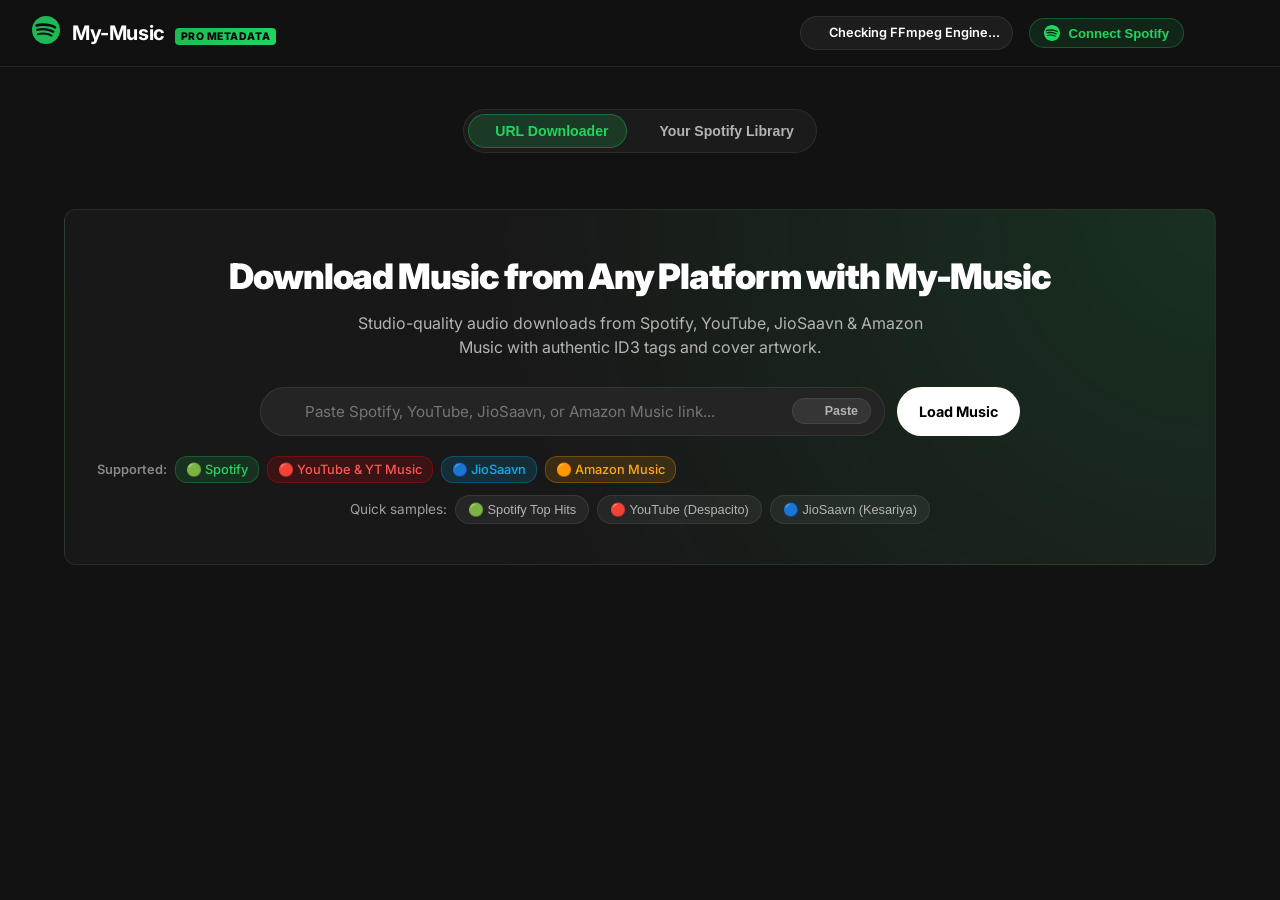
==== docs/index.html @ c84b3cdd "Merge 64836127cb362f898d050e501a3c3d6eb9acedc5 into e96a1790759f64ce0b10fb590a5d855554eb00e8" ====
<!DOCTYPE html>
<html lang="en">
<head>
  <meta charset="UTF-8">
  <meta name="viewport" content="width=device-width, initial-scale=1.0">
  <title>My-Music — Studio-Grade Music & Playlist Downloader</title>
  <link rel="icon" type="image/jpeg" href="logo.jpg">
  <link rel="stylesheet" href="style.css">
  <link rel="preconnect" href="https://fonts.googleapis.com">
  <link rel="preconnect" href="https://fonts.gstatic.com" crossorigin>
  <link href="https://fonts.googleapis.com/css2?family=Inter:wght@400;500;600;700;800&display=swap" rel="stylesheet">
  <!-- Lucide Icons -->
  <script src="https://unpkg.com/lucide@0.460.0" defer></script>
</head>
<body>
  <div class="app-container">
    
    <!-- Top Navigation Bar -->
    <header class="navbar">
      <div class="brand">
        <div class="brand-icon">
          <svg viewBox="0 0 24 24" width="28" height="28" fill="#1DB954">
            <path d="M12 0C5.373 0 0 5.373 0 12s5.373 12 12 12 12-5.373 12-12S18.627 0 12 0zm5.521 17.34c-.24.37-.73.49-1.1.25-3.01-1.84-6.8-2.26-11.26-1.24-.42.1-.84-.16-.94-.58-.1-.42.16-.84.58-.94 4.88-1.12 9.07-.64 12.47 1.41.37.24.49.73.25 1.1zm1.48-3.31c-.3.46-.92.61-1.38.31-3.46-2.13-8.73-2.75-12.82-1.51-.52.16-1.07-.14-1.23-.66-.16-.52.14-1.07.66-1.23 4.67-1.42 10.49-.72 14.46 1.71.46.3.61.92.31 1.38zm.13-3.45C15.02 8.35 8.24 8.12 4.3 9.32c-.63.19-1.3-.17-1.49-.8-.19-.63.17-1.3.8-1.49 4.54-1.38 12.01-1.11 16.66 1.65.57.34.76 1.08.42 1.65-.34.57-1.08.76-1.65.42z"/>
          </svg>
        </div>
        <div class="brand-text">
          <span class="brand-title">My-Music</span>
          <span class="brand-badge">PRO METADATA</span>
        </div>
      </div>

      <div class="nav-status">
        <div id="public-url-badge" class="status-pill ready hidden" title="Public domain accessible from any device">
          <i data-lucide="globe"></i>
          <span id="public-url-text">Public Domain Live</span>
          <button type="button" id="btn-copy-public-url" class="btn-text-action" title="Copy Public URL">Copy</button>
        </div>
        <div id="ffmpeg-badge" class="status-pill">
          <span class="status-dot"></span>
          <span id="ffmpeg-status-text">Checking FFmpeg Engine...</span>
        </div>
        <button id="btn-spotify-account" class="btn-spotify-pill" title="Spotify Account" aria-label="Spotify Account">
          <div class="spotify-pill-icon">
            <svg viewBox="0 0 24 24" width="16" height="16" fill="currentColor">
              <path d="M12 0C5.373 0 0 5.373 0 12s5.373 12 12 12 12-5.373 12-12S18.627 0 12 0zm5.521 17.34c-.24.37-.73.49-1.1.25-3.01-1.84-6.8-2.26-11.26-1.24-.42.1-.84-.16-.94-.58-.1-.42.16-.84.58-.94 4.88-1.12 9.07-.64 12.47 1.41.37.24.49.73.25 1.1zm1.48-3.31c-.3.46-.92.61-1.38.31-3.46-2.13-8.73-2.75-12.82-1.51-.52.16-1.07-.14-1.23-.66-.16-.52.14-1.07.66-1.23 4.67-1.42 10.49-.72 14.46 1.71.46.3.61.92.31 1.38zm.13-3.45C15.02 8.35 8.24 8.12 4.3 9.32c-.63.19-1.3-.17-1.49-.8-.19-.63.17-1.3.8-1.49 4.54-1.38 12.01-1.11 16.66 1.65.57.34.76 1.08.42 1.65-.34.57-1.08.76-1.65.42z"/>
            </svg>
          </div>
          <img id="spotify-nav-avatar" class="spotify-nav-avatar hidden" src="" alt="Avatar" />
          <span id="spotify-user-name">Connect Spotify</span>
        </button>
        <button id="btn-mobile-transfer" class="btn-icon" title="Transfer to Mobile via QR" aria-label="Transfer to Mobile">
          <i data-lucide="smartphone"></i>
        </button>
        <button id="btn-settings-toggle" class="btn-icon" title="Preferences" aria-label="Preferences">
          <i data-lucide="settings"></i>
        </button>
      </div>
    </header>

    <!-- Main Content Area -->
    <main class="main-content">

      <!-- Navigation Tabs (Search vs Library) -->
      <div class="nav-tabs-wrapper">
        <div class="nav-tabs">
          <button type="button" id="tab-search" class="nav-tab active">
            <i data-lucide="search"></i> URL Downloader
          </button>
          <button type="button" id="tab-library" class="nav-tab">
            <i data-lucide="library"></i> Your Spotify Library
            <span id="library-status-badge" class="badge-dot hidden"></span>
          </button>
        </div>
      </div>

      <!-- Spotify Library Dashboard Section -->
      <section id="library-section" class="library-section hidden">
        <!-- Logged Out View -->
        <div id="library-logged-out" class="library-card-auth card">
          <div class="auth-card-icon">
            <svg viewBox="0 0 24 24" width="48" height="48" fill="#1DB954">
              <path d="M12 0C5.373 0 0 5.373 0 12s5.373 12 12 12 12-5.373 12-12S18.627 0 12 0zm5.521 17.34c-.24.37-.73.49-1.1.25-3.01-1.84-6.8-2.26-11.26-1.24-.42.1-.84-.16-.94-.58-.1-.42.16-.84.58-.94 4.88-1.12 9.07-.64 12.47 1.41.37.24.49.73.25 1.1zm1.48-3.31c-.3.46-.92.61-1.38.31-3.46-2.13-8.73-2.75-12.82-1.51-.52.16-1.07-.14-1.23-.66-.16-.52.14-1.07.66-1.23 4.67-1.42 10.49-.72 14.46 1.71.46.3.61.92.31 1.38zm.13-3.45C15.02 8.35 8.24 8.12 4.3 9.32c-.63.19-1.3-.17-1.49-.8-.19-.63.17-1.3.8-1.49 4.54-1.38 12.01-1.11 16.66 1.65.57.34.76 1.08.42 1.65-.34.57-1.08.76-1.65.42z"/>
            </svg>
          </div>
          <h2 class="auth-card-title">Link Your Spotify Account</h2>
          <p class="auth-card-desc">Access your private playlists and Liked Songs directly inside My-Music with 1-click batch downloads.</p>
          <div class="auth-card-actions">
            <button type="button" id="btn-library-connect" class="btn btn-spotify btn-large">
              <i data-lucide="log-in"></i> Connect with Spotify
            </button>
            <button type="button" id="btn-library-manual-auth" class="btn btn-secondary">
              <i data-lucide="key"></i> Token Login
            </button>
          </div>
        </div>

        <!-- Logged In Library View -->
        <div id="library-logged-in" class="library-dashboard hidden">
          <!-- User Profile Banner -->
          <div class="user-profile-banner card">
            <div class="user-profile-left">
              <img id="user-avatar" class="user-avatar" src="" alt="Avatar" />
              <div class="user-meta">
                <div class="user-name-row">
                  <span id="user-display-name" class="user-display-name">Spotify User</span>
                  <span id="user-badge" class="badge-status-green">CONNECTED</span>
                </div>
                <div class="user-submeta">
                  <span id="user-email"></span>
                  <span class="meta-dot">•</span>
                  <span id="user-followers">0 followers</span>
                  <span class="meta-dot">•</span>
                  <span id="user-product" class="badge-mini">Free</span>
                </div>
              </div>
            </div>
            <div class="user-profile-actions">
              <button type="button" id="btn-refresh-library" class="btn btn-secondary btn-sm" title="Refresh Library">
                <i data-lucide="refresh-cw"></i> Refresh
              </button>
              <button type="button" id="btn-spotify-logout" class="btn btn-outline-danger btn-sm" title="Disconnect Account">
                <i data-lucide="log-out"></i> Disconnect
              </button>
            </div>
          </div>

          <!-- Liked Songs Spotlight Card -->
          <div class="liked-songs-card card">
            <div class="liked-songs-glow"></div>
            <div class="liked-songs-content">
              <div class="liked-songs-icon-box">
                <i data-lucide="heart" class="liked-heart-icon"></i>
              </div>
              <div class="liked-songs-info">
                <span class="liked-badge">FAVORITES</span>
                <h3 class="liked-title">Liked Songs</h3>
                <p id="liked-count-text" class="liked-desc">Loading your saved tracks...</p>
              </div>
            </div>
            <div class="liked-songs-actions">
              <button type="button" id="btn-download-liked" class="btn btn-spotify btn-large" title="Download all Liked Songs">
                <i data-lucide="arrow-down-circle"></i> Download Liked Songs
              </button>
              <button type="button" id="btn-inspect-liked" class="btn btn-secondary" title="View track list">
                <i data-lucide="list"></i> View Tracks
              </button>
            </div>
          </div>

          <!-- User Playlists Section -->
          <div class="library-playlists-header">
            <div class="section-heading">
              <h2 class="library-section-title">Your Playlists</h2>
              <span id="library-playlists-count" class="badge-pill">0 Playlists</span>
            </div>
            <div class="library-search-box">
              <i data-lucide="search" class="lib-search-icon"></i>
              <input type="text" id="library-filter-input" placeholder="Filter your playlists..." />
            </div>
          </div>

          <!-- Playlists Grid -->
          <div id="library-playlists-grid" class="library-playlists-grid">
            <!-- Dynamically populated -->
          </div>
        </div>
      </section>

      <!-- Input Section -->
      <section id="search-section" class="search-section">
        <!-- Auto-Detected Clipboard Banner -->
        <div id="clipboard-banner" class="clipboard-banner card hidden">
          <div class="clipboard-banner-left">
            <i data-lucide="sparkles" class="clipboard-icon"></i>
            <div class="clipboard-banner-text-col">
              <span class="clipboard-title">Spotify link detected in clipboard</span>
              <span id="clipboard-url-preview" class="clipboard-url"></span>
            </div>
          </div>
          <div class="clipboard-banner-actions">
            <button type="button" id="btn-clipboard-load" class="btn btn-primary btn-sm">
              <i data-lucide="arrow-down-circle"></i> Load Playlist
            </button>
            <button type="button" id="btn-clipboard-dismiss" class="btn-icon btn-sm" title="Dismiss" aria-label="Dismiss notification">
              <i data-lucide="x"></i>
            </button>
          </div>
        </div>

        <div class="search-box-card">
          <h1 class="search-headline">Download Music from Any Platform with My-Music</h1>
          <p class="search-subhead">Studio-quality audio downloads from Spotify, YouTube, JioSaavn & Amazon Music with authentic ID3 tags and cover artwork.</p>
          
          <form id="fetch-form" class="url-input-container">
            <div class="input-wrapper">
              <i data-lucide="link" class="input-icon"></i>
              <input 
                type="text" 
                id="playlist-url" 
                placeholder="Paste Spotify, YouTube, JioSaavn, or Amazon Music link..."
                autocomplete="off"
                aria-label="Spotify, YouTube, JioSaavn, or Amazon Music link"
                required
              />
              <button type="button" id="btn-paste-clipboard" class="btn-input-action" title="Paste Music URL from Clipboard">
                <i data-lucide="clipboard"></i> Paste
              </button>
              <button type="button" id="btn-clear-url" class="btn-clear hidden" title="Clear">
                <i data-lucide="x"></i>
              </button>
            </div>
            <button type="submit" id="btn-fetch" class="btn btn-primary">
              <span class="btn-text">Load Music</span>
              <div class="spinner hidden" id="fetch-spinner"></div>
            </button>
          </form>

          <div class="supported-platforms-bar" style="display: flex; gap: 8px; flex-wrap: wrap; margin-top: 14px; align-items: center; font-size: 0.8rem; color: #888;">
            <span style="font-weight: 600;">Supported:</span>
            <span class="platform-chip" style="background: rgba(29, 185, 84, 0.15); color: #1ed760; border: 1px solid rgba(29, 185, 84, 0.3); padding: 3px 10px; border-radius: 12px; font-weight: 500;">🟢 Spotify</span>
            <span class="platform-chip" style="background: rgba(255, 0, 0, 0.15); color: #ff5555; border: 1px solid rgba(255, 0, 0, 0.3); padding: 3px 10px; border-radius: 12px; font-weight: 500;">🔴 YouTube & YT Music</span>
            <span class="platform-chip" style="background: rgba(0, 168, 225, 0.15); color: #00b4f0; border: 1px solid rgba(0, 168, 225, 0.3); padding: 3px 10px; border-radius: 12px; font-weight: 500;">🔵 JioSaavn</span>
            <span class="platform-chip" style="background: rgba(255, 153, 0, 0.15); color: #ffaa00; border: 1px solid rgba(255, 153, 0, 0.3); padding: 3px 10px; border-radius: 12px; font-weight: 500;">🟠 Amazon Music</span>
          </div>

          <div class="quick-examples" style="margin-top: 12px;">
            <span>Quick samples:</span>
            <button type="button" class="btn-chip" data-url="https://open.spotify.com/playlist/37i9dQZF1DXcBWIGoYBM5M">🟢 Spotify Top Hits</button>
            <button type="button" class="btn-chip" data-url="https://www.youtube.com/watch?v=kJQP7kiw5Fk">🔴 YouTube (Despacito)</button>
            <button type="button" class="btn-chip" data-url="https://www.jiosaavn.com/album/kesariya-lofi-flip/Oi120RPXw-E_">🔵 JioSaavn (Kesariya)</button>
          </div>

          <!-- Recent Playlists History -->
          <div id="recent-section" class="recent-section hidden">
            <div class="recent-header">
              <span class="recent-title"><i data-lucide="history"></i> Recent Playlists</span>
              <button type="button" id="btn-clear-recent" class="btn-text-action">Clear History</button>
            </div>
            <div id="recent-grid" class="recent-grid">
              <!-- Dynamically populated from localStorage -->
            </div>
          </div>
        </div>
      </section>

      <!-- Preferences / Settings Panel (Collapsible) -->
      <section id="settings-panel" class="settings-panel card hidden">
        <div class="settings-header">
          <h3><i data-lucide="sliders"></i> Download Preferences</h3>
          <button id="btn-close-settings" class="btn-icon" title="Close Settings" aria-label="Close Settings"><i data-lucide="x"></i></button>
        </div>
        <div class="settings-grid">
          <div class="form-group">
            <label for="setting-outdir">Download Directory</label>
            <div class="dir-picker-row">
              <input type="text" id="setting-outdir" placeholder="Loading default..." />
              <button type="button" id="btn-browse-folder" class="btn btn-secondary" title="Pick destination folder with Windows dialog">
                <i data-lucide="folder-search"></i> Change...
              </button>
              <button type="button" id="btn-open-dir" class="btn btn-secondary" title="Reveal in Windows Explorer">
                <i data-lucide="folder-open"></i> Open
              </button>
            </div>
            <small>Tracks and playlist files will be saved in subfolders here.</small>
          </div>

          <div class="form-group">
            <label for="setting-format">Audio Format</label>
            <select id="setting-format">
              <option value="mp3" selected>MP3 (Universal compatibility)</option>
              <option value="m4a">M4A / AAC (Apple & Mobile friendly)</option>
              <option value="flac">FLAC (Lossless Source)</option>
              <option value="opus">OPUS (Modern & efficient)</option>
            </select>
          </div>

          <div class="form-group">
            <label for="setting-bitrate">Audio Bitrate</label>
            <select id="setting-bitrate">
              <option value="320" selected>320 kbps (Maximum Quality)</option>
              <option value="256">256 kbps (High Quality)</option>
              <option value="192">192 kbps (Standard Quality)</option>
              <option value="128">128 kbps (Compact)</option>
            </select>
          </div>

          <div class="form-group">
            <label for="setting-naming">File Naming Scheme</label>
            <select id="setting-naming">
              <option value="{artist} - {title}" selected>Artist - Song Title.mp3</option>
              <option value="{track_number} - {artist} - {title}">01 - Artist - Song Title.mp3</option>
            </select>
          </div>

          <div class="form-group">
            <label for="setting-concurrency">Concurrent Downloads</label>
            <select id="setting-concurrency">
              <option value="1">1 track at a time (Sequential)</option>
              <option value="2">2 tracks at a time</option>
              <option value="3" selected>3 tracks at a time (Recommended & Safe)</option>
              <option value="4">4 tracks at a time (Fast)</option>
              <option value="5">5 tracks at a time (Very Fast)</option>
              <option value="6">6 tracks at a time (Ultra Fast)</option>
            </select>
            <small>Safely downloads multiple songs simultaneously with high-speed chunking and rate-limit protection.</small>
          </div>
        </div>

        <div class="settings-toggles">
          <label class="checkbox-label">
            <input type="checkbox" id="toggle-m3u8" checked>
            <span>Create <code>.m3u8</code> playlist file (clones order for media players)</span>
          </label>
          <label class="checkbox-label">
            <input type="checkbox" id="toggle-artwork" checked>
            <span>Embed full-resolution album artwork into audio files</span>
          </label>
          <label class="checkbox-label">
            <input type="checkbox" id="toggle-overwrite">
            <span>Overwrite already downloaded files</span>
          </label>
        </div>
      </section>

      <!-- Skeleton Shimmer Loading Placeholder -->
      <section id="skeleton-section" class="skeleton-section card hidden">
        <div class="skeleton-header">
          <div class="skeleton-box skeleton-cover shimmer"></div>
          <div class="skeleton-meta">
            <div class="skeleton-box skeleton-badge shimmer"></div>
            <div class="skeleton-box skeleton-title shimmer"></div>
            <div class="skeleton-box skeleton-desc shimmer"></div>
            <div class="skeleton-box skeleton-meta-row shimmer"></div>
          </div>
        </div>
        <div class="skeleton-tracks">
          <div class="skeleton-row shimmer"></div>
          <div class="skeleton-row shimmer"></div>
          <div class="skeleton-row shimmer"></div>
          <div class="skeleton-row shimmer"></div>
          <div class="skeleton-row shimmer"></div>
        </div>
      </section>

      <!-- Playlist Preview & Track List Section -->
      <section id="playlist-section" class="playlist-section hidden">
        
        <!-- Playlist Banner Header -->
        <div class="playlist-header card">
          <div class="playlist-cover-wrapper">
            <img id="pl-cover" src="data:image/svg+xml,%3Csvg xmlns='http://www.w3.org/2000/svg' width='1' height='1'%3E%3C/svg%3E" alt="Cover Artwork" class="playlist-cover" />
            <div class="cover-overlay">
              <i data-lucide="music"></i>
            </div>
          </div>
          
          <div class="playlist-info">
            <span id="pl-type" class="pl-type-badge">PLAYLIST</span>
            <h2 id="pl-title" class="pl-title">Playlist Title</h2>
            <p id="pl-desc" class="pl-desc">Curator description</p>
            
            <div class="pl-meta">
              <span class="author"><i data-lucide="user"></i> <strong id="pl-author">Spotify</strong></span>
              <span class="separator">•</span>
              <span class="count"><i data-lucide="list-music"></i> <strong id="pl-count">0</strong> songs</span>
              <span class="separator">•</span>
              <span class="duration"><i data-lucide="clock"></i> <span id="pl-duration">0 min</span></span>
            </div>

            <!-- Quick Quality Switcher Pills -->
            <div class="quick-quality-bar">
              <span class="quick-quality-label"><i data-lucide="sparkles"></i> Quality:</span>
              <div class="quality-pills" id="quality-pills">
                <button type="button" class="pill-btn active" data-format="mp3" data-bitrate="320">MP3 320k</button>
                <button type="button" class="pill-btn" data-format="m4a" data-bitrate="256">M4A 256k</button>
                <button type="button" class="pill-btn" data-format="flac" data-bitrate="320">FLAC Lossless</button>
                <button type="button" class="pill-btn" data-format="opus" data-bitrate="256">OPUS High</button>
              </div>
            </div>

            <div class="pl-actions">
              <button id="btn-start-download" class="btn btn-success btn-large">
                <i data-lucide="download"></i>
                <span id="download-btn-label">Download All (0 tracks)</span>
              </button>

              <button id="btn-retry-failed" class="btn btn-warning hidden" title="Retry downloading failed tracks">
                <i data-lucide="refresh-cw"></i> Retry Failed (<span id="pl-failed-count">0</span>)
              </button>
              
              <button id="btn-open-folder" class="btn btn-secondary" title="Open Destination Folder">
                <i data-lucide="folder"></i> Open Folder
              </button>

              <div class="select-controls">
                <button type="button" id="btn-select-all" class="btn-text-action">Select All</button>
                <span class="separator">|</span>
                <button type="button" id="btn-deselect-all" class="btn-text-action">Deselect All</button>
                <span class="separator">|</span>
                <button type="button" id="btn-invert-select" class="btn-text-action">Invert</button>
                <span class="selection-pill" id="selection-summary-pill">0 selected</span>
              </div>
            </div>
          </div>
        </div>

        <!-- In-Playlist Search & Filter Bar -->
        <div class="filter-controls-bar">
          <div class="filter-input-wrapper">
            <i data-lucide="search" class="filter-icon"></i>
            <input 
              type="text" 
              id="track-filter-input" 
              placeholder="Filter songs by title, artist, or album..." 
              autocomplete="off" 
              aria-label="Filter songs by title, artist, or album"
            />
            <button type="button" id="btn-clear-filter" class="btn-clear hidden" title="Clear filter" aria-label="Clear song filter">
              <i data-lucide="x"></i>
            </button>
          </div>
          <div class="filter-quick-chips" id="filter-quick-chips">
            <button type="button" class="filter-chip active" data-filter="all">All (<span id="chip-all-count">0</span>)</button>
            <button type="button" class="filter-chip" data-filter="selected">Selected (<span id="chip-selected-count">0</span>)</button>
            <button type="button" class="filter-chip" data-filter="unselected">Unselected (<span id="chip-unselected-count">0</span>)</button>
            <button type="button" class="filter-chip" data-filter="downloaded">Downloaded (<span id="chip-done-count">0</span>)</button>
            <button type="button" class="filter-chip" data-filter="failed">Failed (<span id="chip-failed-count">0</span>)</button>
          </div>
          <div class="filter-stats">
            <span id="filter-counter" class="filter-counter-badge">Showing all songs</span>
          </div>
        </div>

        <!-- Tracks Table -->
        <div class="tracks-card card">
          <div class="tracks-table-header">
            <div class="col-check">
              <input type="checkbox" id="check-all" checked title="Toggle all" aria-label="Select or deselect all tracks" />
            </div>
            <div class="col-num">#</div>
            <div class="col-title">Title & Artist</div>
            <div class="col-album">Album</div>
            <div class="col-dur"><i data-lucide="clock"></i></div>
            <div class="col-actions">Get</div>
            <div class="col-status">Status</div>
          </div>

          <div id="tracks-list" class="tracks-list">
            <!-- Dynamically populated rows -->
          </div>

          <div id="tracks-sentinel" class="tracks-sentinel hidden">
            <button type="button" id="btn-load-more" class="btn btn-secondary btn-sm">
              <i data-lucide="chevrons-down"></i> Load More Tracks...
            </button>
          </div>
        </div>

      </section>

    </main>

    <!-- Expandable Live Queue Drawer -->
    <div id="queue-drawer" class="queue-drawer card hidden">
      <div class="queue-header">
        <div class="queue-heading">
          <i data-lucide="layers"></i>
          <span>Active Download Stream</span>
          <span class="queue-badge" id="queue-active-count">0 active</span>
        </div>
        <button type="button" id="btn-close-queue" class="btn-icon" title="Hide Queue" aria-label="Close Live Queue Drawer"><i data-lucide="chevron-down"></i></button>
      </div>
      <div id="queue-items-container" class="queue-items-container">
        <div class="queue-empty" id="queue-empty-msg">No active downloads in flight</div>
      </div>
    </div>

    <!-- Floating Live Download Bar -->
    <footer id="download-bar" class="download-bar hidden">
      <div class="bar-content">
        <div class="bar-left">
          <div class="pulse-indicator"></div>
          <div class="bar-details">
            <div class="bar-title">
              <span id="bar-status-text">Downloading tracks...</span>
              <span id="bar-progress-text" class="bar-counter">0 / 0 (0%)</span>
            </div>
            <div class="bar-metrics-row">
              <span id="bar-speed" class="bar-metric"><i data-lucide="zap"></i> <span id="bar-speed-val">0 KB/s</span></span>
              <span class="bar-metric-sep">•</span>
              <span id="bar-eta" class="bar-metric"><i data-lucide="timer"></i> <span id="bar-eta-val">Calculating...</span></span>
              <span class="bar-metric-sep">•</span>
              <span id="bar-streams" class="bar-metric"><i data-lucide="layers"></i> <span id="bar-streams-val">3 active</span></span>
            </div>
            <div class="progress-track">
              <div id="bar-progress-fill" class="progress-fill" style="width: 0%"></div>
            </div>
          </div>
        </div>

        <div class="bar-right">
          <button id="btn-bar-toggle-queue" class="btn btn-secondary btn-sm" title="Toggle Live Queue">
            <i data-lucide="layers"></i> Queue (<span id="btn-queue-count">0</span>)
          </button>
          <button id="btn-bar-open-folder" class="btn btn-secondary btn-sm" title="Open Destination Folder">
            <i data-lucide="folder"></i> Show in Explorer
          </button>
          <button id="btn-bar-cancel" class="btn btn-danger btn-sm" title="Cancel Active Downloads">
            <i data-lucide="x-circle"></i> Cancel
          </button>
        </div>
      </div>
    </footer>

    <!-- Floating Audio Preview Mini-Player -->
    <div id="mini-player" class="mini-player card hidden">
      <div class="mini-player-track">
        <img id="mp-cover" src="data:image/svg+xml,%3Csvg xmlns='http://www.w3.org/2000/svg' width='1' height='1'%3E%3C/svg%3E" alt="Cover" class="mp-cover" />
        <div class="mp-details">
          <div class="mp-title-row">
            <span id="mp-title" class="mp-title">Song Title</span>
            <span id="mp-quality-badge" class="badge-status queued">Preview (30s)</span>
          </div>
          <div id="mp-artist" class="mp-artist">Artist Name</div>
        </div>
      </div>
      <div class="mp-center-controls">
        <button id="mp-btn-play" class="btn-icon btn-mp-play" aria-label="Play or Pause"><i data-lucide="pause"></i></button>
        <div class="mp-timeline">
          <span id="mp-current-time" class="mp-time">0:00</span>
          <div class="mp-progress-bar" id="mp-progress-bar">
            <div id="mp-progress-fill" class="mp-progress-fill" style="width: 0%"></div>
          </div>
          <span id="mp-total-time" class="mp-time">0:30</span>
        </div>
      </div>
      <div class="mp-right-controls">
        <div class="equalizer-bars" id="equalizer-bars">
          <span></span><span></span><span></span><span></span>
        </div>
        <button id="mp-btn-lyrics" class="btn-icon" title="Karaoke Synced Lyrics" aria-label="Toggle Lyrics"><i data-lucide="mic-2"></i></button>
        <button id="mp-btn-mute" class="btn-icon" title="Mute / Unmute" aria-label="Mute or Unmute"><i data-lucide="volume-2"></i></button>
        <input type="range" id="mp-volume" min="0" max="1" step="0.05" value="0.8" class="mp-slider" title="Volume" aria-label="Audio Volume" />
        <button id="mp-btn-close" class="btn-icon" title="Close Preview" aria-label="Close Preview Player"><i data-lucide="x"></i></button>
      </div>
    </div>

    <!-- Glassmorphic Karaoke Synced Lyrics Drawer -->
    <div id="lyrics-drawer" class="lyrics-drawer card hidden">
      <div class="lyrics-drawer-header">
        <div class="lyrics-header-info">
          <i data-lucide="mic-2" class="lyrics-header-icon"></i>
          <div>
            <div id="lyrics-track-title" class="lyrics-title">Song Title</div>
            <div id="lyrics-track-artist" class="lyrics-artist">Live Synchronized</div>
          </div>
        </div>
        <div class="lyrics-header-actions">
          <span id="lyrics-source-badge" class="badge-status completed">SYNCED</span>
          <button type="button" id="btn-close-lyrics" class="btn-icon" title="Close Lyrics" aria-label="Close Lyrics"><i data-lucide="x"></i></button>
        </div>
      </div>
      <div id="lyrics-lines-container" class="lyrics-lines-container">
        <div class="lyrics-empty-state">
          <i data-lucide="music-2"></i>
          <p>Play a track to view live synchronized lyrics</p>
        </div>
      </div>
    </div>

    <!-- Download Completion Celebration Modal -->
    <div id="completion-modal" class="modal-overlay hidden" role="dialog" aria-modal="true" aria-labelledby="modal-title">
      <div class="modal-card card">
        <div class="modal-icon-success">
          <i data-lucide="check-circle-2"></i>
        </div>
        <h2 id="modal-title" class="modal-title">Downloads Complete!</h2>
        <p id="modal-summary-text" class="modal-desc">All selected tracks have been downloaded with metadata and high-res cover art.</p>
        
        <div class="modal-stats-grid">
          <div class="modal-stat">
            <span class="stat-num" id="modal-stat-count">0</span>
            <span class="stat-label">Tracks Saved</span>
          </div>
          <div class="modal-stat">
            <span class="stat-num" id="modal-stat-time">0s</span>
            <span class="stat-label">Total Time</span>
          </div>
          <div class="modal-stat">
            <span class="stat-num" id="modal-stat-failures">0</span>
            <span class="stat-label">Failed</span>
          </div>
        </div>

        <div class="modal-actions">
          <button id="btn-modal-retry-failed" class="btn btn-warning btn-large hidden">
            <i data-lucide="refresh-cw"></i> Retry Failed Tracks (<span id="modal-failed-count">0</span>)
          </button>
          <button id="btn-modal-open-folder" class="btn btn-success btn-large">
            <i data-lucide="folder-open"></i> Open Music Folder
          </button>
          <button id="btn-modal-close" class="btn btn-secondary">
            Close
          </button>
        </div>
      </div>
    </div>

    <!-- Spotify Connect & Auth Modal -->
    <div id="spotify-auth-modal" class="modal-overlay hidden">
      <div class="modal-card auth-modal-card">
        <div class="modal-header">
          <div class="auth-modal-title-row">
            <svg viewBox="0 0 24 24" width="28" height="28" fill="#1DB954">
              <path d="M12 0C5.373 0 0 5.373 0 12s5.373 12 12 12 12-5.373 12-12S18.627 0 12 0zm5.521 17.34c-.24.37-.73.49-1.1.25-3.01-1.84-6.8-2.26-11.26-1.24-.42.1-.84-.16-.94-.58-.1-.42.16-.84.58-.94 4.88-1.12 9.07-.64 12.47 1.41.37.24.49.73.25 1.1zm1.48-3.31c-.3.46-.92.61-1.38.31-3.46-2.13-8.73-2.75-12.82-1.51-.52.16-1.07-.14-1.23-.66-.16-.52.14-1.07.66-1.23 4.67-1.42 10.49-.72 14.46 1.71.46.3.61.92.31 1.38zm.13-3.45C15.02 8.35 8.24 8.12 4.3 9.32c-.63.19-1.3-.17-1.49-.8-.19-.63.17-1.3.8-1.49 4.54-1.38 12.01-1.11 16.66 1.65.57.34.76 1.08.42 1.65-.34.57-1.08.76-1.65.42z"/>
            </svg>
            <h2 class="modal-title">Link Spotify Account</h2>
          </div>
          <button type="button" id="btn-close-auth-modal" class="btn-icon" title="Close" aria-label="Close modal">
            <i data-lucide="x"></i>
          </button>
        </div>

        <div class="auth-modal-body">
          <!-- Method 1: Instant Browser Token Extractor (Easiest, 100% Works) -->
          <div class="auth-method-card active" style="border: 1px solid #1db954;">
            <div class="auth-method-header">
              <span class="auth-badge-recommended">EASIEST • 10 SECONDS</span>
              <h3 class="auth-method-title">⚡ Instant Token Grabber</h3>
              <p class="auth-method-desc">Since you are already logged into Spotify in your browser, this grabs your token in 3 clicks:</p>
            </div>

            <div class="auth-steps">
              <div class="auth-step">
                <span class="step-num">1</span>
                <span>Open your browser tab with <a href="#" id="link-open-spotify-web" style="color: #1db954; text-decoration: underline; font-weight: 600;">open.spotify.com</a></span>
              </div>
              <div class="auth-step">
                <span class="step-num">2</span>
                <span>Press <kbd>Ctrl</kbd> + <kbd>Shift</kbd> + <kbd>J</kbd> (or <kbd>F12</kbd> &rarr; <strong>Console</strong>)</span>
              </div>
              <div class="auth-step">
                <span class="step-num">3</span>
                <span>Paste this 1-line command into the Console and press <kbd>Enter</kbd>:</span>
              </div>
            </div>

            <div style="margin-top: 10px;">
              <code id="code-token-snippet" style="display: block; padding: 10px; background: rgba(0,0,0,0.5); border: 1px solid rgba(29,185,84,0.4); border-radius: 6px; font-size: 0.74rem; color: #1ed760; word-break: break-all; cursor: pointer;" title="Click to copy snippet">fetch('/get_access_token?reason=transport&productType=web_player').then(r=&gt;r.json()).then(d=&gt;{prompt('YOUR SPOTIFY TOKEN (Press Ctrl+C):',d.accessToken);})</code>
              <button type="button" id="btn-copy-snippet" class="btn btn-secondary btn-block" style="margin-top: 8px;">
                <i data-lucide="copy"></i>
                <span>Copy 1-Line Command to Clipboard</span>
              </button>
            </div>

            <div style="margin-top: 16px; padding-top: 12px; border-top: 1px solid rgba(255,255,255,0.08);">
              <label style="display: block; font-size: 0.82rem; color: #fff; font-weight: 600; margin-bottom: 6px;">
                Paste the copied token here:
              </label>
              <div class="manual-token-input-row">
                <input type="password" id="input-manual-token" placeholder="Paste token here (starts with BQC... or BQA...)" autocomplete="off" />
                <button type="button" id="btn-submit-manual-token" class="btn btn-success">
                  Connect
                </button>
              </div>
            </div>
          </div>

          <div class="auth-divider">
            <span>OTHER CONNECTION OPTIONS</span>
          </div>

          <!-- Method 2: Browser OAuth Login -->
          <div class="auth-method-card">
            <h3 class="auth-method-title">Browser Authorization</h3>
            <p class="auth-method-desc" style="margin-bottom: 12px;">Opens official Spotify OAuth in your browser.</p>
            <div class="auth-actions-stack">
              <button type="button" id="btn-modal-google-login" class="btn btn-google btn-block">
                <svg viewBox="0 0 24 24" width="20" height="20" class="google-icon">
                  <path fill="#4285F4" d="M22.56 12.25c0-.78-.07-1.53-.2-2.25H12v4.26h5.92c-.26 1.37-1.04 2.53-2.21 3.31v2.77h3.57c2.08-1.92 3.28-4.74 3.28-8.09z"/>
                  <path fill="#34A853" d="M12 23c2.97 0 5.46-.98 7.28-2.66l-3.57-2.77c-.98.66-2.23 1.06-3.71 1.06-2.86 0-5.29-1.93-6.16-4.53H2.18v2.84C3.99 20.53 7.7 23 12 23z"/>
                  <path fill="#FBBC05" d="M5.84 14.09c-.22-.66-.35-1.36-.35-2.09s.13-1.43.35-2.09V7.06H2.18C1.43 8.55 1 10.22 1 12s.43 3.45 1.18 4.94l2.85-2.22.81-.63z"/>
                  <path fill="#EA4335" d="M12 5.38c1.62 0 3.06.56 4.21 1.64l3.15-3.15C17.45 2.09 14.97 1 12 1 7.7 1 3.99 3.47 2.18 7.06l3.66 2.84c.87-2.6 3.3-4.52 6.16-4.52z"/>
                </svg>
                <span>Continue with Google / Spotify Login</span>
              </button>
            </div>

            <div id="auth-waiting-banner" class="auth-waiting-banner hidden">
              <div class="spinner-small"></div>
              <span>Browser opened! Complete login in your browser — this window will link automatically.</span>
            </div>
          </div>

          <!-- Method 3: Custom Developer App (Never Rate Limited) -->
          <div class="auth-method-card" style="margin-top: 14px;">
            <h3 class="auth-method-title">🔑 Custom Spotify App (Guaranteed No Rate Limits)</h3>
            <p class="auth-method-desc" style="margin-bottom: 10px;">
              Spotify's shared app is currently hitting daily quota limits. To load your real name, profile photo, and private library with 100% reliability, you can use your own free app:
            </p>
            <div class="auth-steps">
              <div class="auth-step">
                <span class="step-num">1</span>
                <span>Open <a href="https://developer.spotify.com/dashboard" target="_blank" style="color: #1db954; text-decoration: underline;">developer.spotify.com/dashboard</a> and click <strong>Create App</strong></span>
              </div>
              <div class="auth-step">
                <span class="step-num">2</span>
                <span>Set Redirect URI to: <code>http://127.0.0.1:9900/</code> and click Save</span>
              </div>
              <div class="auth-step">
                <span class="step-num">3</span>
                <span>Paste your <strong>Client ID</strong> & <strong>Client Secret</strong> below:</span>
              </div>
            </div>
            <div style="display: flex; flex-direction: column; gap: 8px; margin-top: 12px;">
              <input type="text" id="input-custom-client-id" placeholder="Client ID (32 characters)" autocomplete="off" />
              <input type="password" id="input-custom-client-secret" placeholder="Client Secret (32 characters)" autocomplete="off" />
              <button type="button" id="btn-custom-client-login" class="btn btn-spotify btn-block">
                <span>Connect with My Custom App</span>
              </button>
            </div>
          </div>
        </div>
      </div>
    </div>

    <!-- Mobile Transfer & QR Modal -->
    <div id="mobile-transfer-modal" class="modal-overlay hidden" role="dialog" aria-modal="true" aria-labelledby="mobile-modal-title">
      <div class="modal-card mobile-modal-card">
        <div class="modal-header">
          <div class="auth-modal-title-row">
            <i data-lucide="smartphone" class="mobile-modal-icon"></i>
            <div>
              <h2 id="mobile-modal-title" class="modal-title">Transfer to Mobile Phone</h2>
              <p class="modal-subtitle">Direct Wi-Fi download to iOS & Android — zero cables needed</p>
            </div>
          </div>
          <button type="button" id="btn-close-mobile-modal" class="btn-icon" title="Close" aria-label="Close modal">
            <i data-lucide="x"></i>
          </button>
        </div>

        <div class="mobile-modal-body">
          <div class="qr-mode-tabs">
            <button type="button" id="tab-qr-lan" class="qr-tab active">
              <i data-lucide="wifi"></i> Local Wi-Fi (Fastest)
            </button>
            <button type="button" id="tab-qr-tunnel" class="qr-tab">
              <i data-lucide="globe"></i> Cloudflare HTTPS
            </button>
          </div>

          <div class="qr-display-card">
            <div id="qr-code-wrapper" class="qr-code-wrapper">
              <div class="spinner"></div>
            </div>
            <div class="qr-link-info">
              <span class="qr-instructions">Scan with your Phone Camera on the same Wi-Fi:</span>
              <div class="qr-url-row">
                <input type="text" id="mobile-transfer-url" readonly class="qr-url-input" />
                <button type="button" id="btn-copy-mobile-url" class="btn btn-secondary btn-sm" title="Copy URL">
                  <i data-lucide="copy"></i> Copy
                </button>
              </div>
            </div>
          </div>

          <div class="mobile-transfer-features">
            <div class="mobile-feature-item">
              <i data-lucide="package"></i>
              <span>1-Tap download entire playlists as <b>.ZIP</b></span>
            </div>
            <div class="mobile-feature-item">
              <i data-lucide="download"></i>
              <span>Save tracks directly into iPhone Files / Android storage</span>
            </div>
            <div class="mobile-feature-item">
              <i data-lucide="mic-2"></i>
              <span>Stream downloaded tracks with synced lyrics on mobile</span>
            </div>
          </div>
        </div>
      </div>
    </div>

    <!-- Toast Notification Container -->
    <div id="toast-container" class="toast-container"></div>

    <!-- Audio Player Preview (Hidden) -->
    <audio id="audio-preview-player" preload="none"></audio>

  </div>

  <script src="app.js"></script>
</body>
</html>
---- docs/style.css ----
/* ==========================================================================
   Spotify Playlist Cloner & Downloader - Dark UI Styling
   ========================================================================== */

:root {
  --bg-base: #121212;
  --bg-surface: #181818;
  --bg-surface-elevated: #242424;
  --bg-card-hover: #2a2a2a;
  --border-color: rgba(255, 255, 255, 0.08);

  --spotify-green: #1db954;
  --spotify-green-hover: #1ed760;
  --spotify-green-glow: rgba(29, 185, 84, 0.35);

  --text-primary: #ffffff;
  --text-secondary: #b3b3b3;
  --text-muted: #9e9e9e;

  --status-pending: #4a5568;
  --status-searching: #d69e2e;
  --status-downloading: #3182ce;
  --status-tagging: #805ad5;
  --status-completed: #38a169;
  --status-failed: #e53e3e;

  --font-main: "Inter", "Circular Std", -apple-system, BlinkMacSystemFont, "Segoe UI", Roboto, Helvetica, Arial, sans-serif;
  --radius-sm: 4px;
  --radius-md: 8px;
  --radius-lg: 12px;
  --radius-pill: 9999px;
  --transition: all 0.2s cubic-bezier(0.4, 0, 0.2, 1);
}

* {
  box-sizing: border-box;
  margin: 0;
  padding: 0;
}

body {
  background-color: var(--bg-base);
  color: var(--text-primary);
  font-family: var(--font-main);
  line-height: 1.5;
  overflow-x: hidden;
  min-height: 100vh;
}

.app-container {
  display: flex;
  flex-direction: column;
  min-height: 100vh;
  padding-bottom: 90px; /* Space for sticky download bar */
}

/* ==========================================================================
   Top Navigation
   ========================================================================== */

.navbar {
  display: flex;
  justify-content: space-between;
  align-items: center;
  padding: 16px 32px;
  background-color: rgba(18, 18, 18, 0.95);
  backdrop-filter: blur(12px);
  border-bottom: 1px solid var(--border-color);
  position: sticky;
  top: 0;
  z-index: 100;
}

.brand {
  display: flex;
  align-items: center;
  gap: 12px;
}

.brand-title {
  font-size: 1.25rem;
  font-weight: 700;
  letter-spacing: -0.02em;
}

.brand-badge {
  font-size: 0.65rem;
  font-weight: 800;
  background: linear-gradient(135deg, #1db954, #1ed760);
  color: #000;
  padding: 2px 6px;
  border-radius: 4px;
  margin-left: 6px;
  letter-spacing: 0.05em;
}

.nav-status {
  display: flex;
  align-items: center;
  gap: 16px;
}

.status-pill {
  display: inline-flex;
  align-items: center;
  gap: 8px;
  padding: 6px 12px;
  border-radius: var(--radius-pill);
  font-size: 0.8rem;
  font-weight: 600;
  background-color: rgba(255, 255, 255, 0.05);
  border: 1px solid var(--border-color);
}

.status-pill.ready .status-dot {
  background-color: var(--spotify-green);
  box-shadow: 0 0 8px var(--spotify-green);
}

.status-dot {
  width: 8px;
  height: 8px;
  border-radius: 50%;
  display: inline-block;
}

/* ==========================================================================
   Buttons & Controls
   ========================================================================== */

.btn {
  display: inline-flex;
  align-items: center;
  justify-content: center;
  gap: 8px;
  font-family: inherit;
  font-weight: 700;
  font-size: 0.9rem;
  border-radius: var(--radius-pill);
  border: none;
  cursor: pointer;
  padding: 10px 22px;
  transition: var(--transition);
  text-decoration: none;
}

.btn-primary {
  background-color: var(--text-primary);
  color: #000000;
}
.btn-primary:hover {
  transform: scale(1.03);
  background-color: #f0f0f0;
}

.btn-success {
  background-color: var(--spotify-green);
  color: #000000;
  box-shadow: 0 4px 14px var(--spotify-green-glow);
}
.btn-success:hover {
  background-color: var(--spotify-green-hover);
  transform: scale(1.03);
  box-shadow: 0 6px 20px var(--spotify-green-glow);
}

.btn-secondary {
  background-color: rgba(255, 255, 255, 0.08);
  color: var(--text-primary);
  border: 1px solid var(--border-color);
}
.btn-secondary:hover {
  background-color: rgba(255, 255, 255, 0.15);
}

.btn-danger {
  background-color: #e53e3e;
  color: #ffffff;
}
.btn-danger:hover {
  background-color: #c53030;
}

.btn-large {
  padding: 14px 32px;
  font-size: 1rem;
}

.btn-sm {
  padding: 6px 14px;
  font-size: 0.8rem;
}

.btn-icon {
  background: none;
  border: none;
  color: var(--text-secondary);
  cursor: pointer;
  padding: 8px;
  border-radius: 50%;
  display: flex;
  align-items: center;
  justify-content: center;
  transition: var(--transition);
}
.btn-icon:hover {
  color: var(--text-primary);
  background-color: rgba(255, 255, 255, 0.1);
}

.btn-chip {
  background: rgba(255, 255, 255, 0.06);
  border: 1px solid var(--border-color);
  color: var(--text-secondary);
  padding: 6px 12px;
  border-radius: var(--radius-pill);
  font-size: 0.8rem;
  font-weight: 500;
  cursor: pointer;
  transition: var(--transition);
}
.btn-chip:hover {
  background: rgba(255, 255, 255, 0.12);
  color: var(--text-primary);
  border-color: rgba(255, 255, 255, 0.2);
}

.btn-text-action {
  background: none;
  border: none;
  color: var(--text-secondary);
  font-size: 0.85rem;
  font-weight: 600;
  cursor: pointer;
  transition: var(--transition);
}
.btn-text-action:hover {
  color: var(--text-primary);
  text-decoration: underline;
}

/* ==========================================================================
   Main Content Layout
   ========================================================================== */

.main-content {
  max-width: 1200px;
  width: 100%;
  margin: 0 auto;
  padding: 32px 24px;
  display: flex;
  flex-direction: column;
  gap: 32px;
}

.card {
  background-color: var(--bg-surface);
  border: 1px solid var(--border-color);
  border-radius: var(--radius-lg);
  padding: 24px;
}

/* ==========================================================================
   Search / Input Hero
   ========================================================================== */

.search-section {
  display: flex;
  flex-direction: column;
}

.search-box-card {
  background: radial-gradient(circle at top right, rgba(29, 185, 84, 0.15), transparent 60%), var(--bg-surface);
  border: 1px solid var(--border-color);
  border-radius: var(--radius-lg);
  padding: 40px 32px;
  text-align: center;
}

.search-headline {
  font-size: 2.2rem;
  font-weight: 900;
  letter-spacing: -0.03em;
  margin-bottom: 8px;
}

.search-subhead {
  color: var(--text-secondary);
  font-size: 1rem;
  max-width: 600px;
  margin: 0 auto 28px;
}

.url-input-container {
  display: flex;
  gap: 12px;
  max-width: 760px;
  margin: 0 auto 20px;
}

.input-wrapper {
  position: relative;
  flex: 1;
  display: flex;
  align-items: center;
}

.input-icon {
  position: absolute;
  left: 16px;
  color: var(--text-muted);
  width: 18px;
  height: 18px;
  pointer-events: none;
}

.input-wrapper input {
  width: 100%;
  padding: 14px 44px 14px 44px;
  background-color: var(--bg-surface-elevated);
  border: 1px solid var(--border-color);
  border-radius: var(--radius-pill);
  color: var(--text-primary);
  font-family: inherit;
  font-size: 0.95rem;
  outline: none;
  transition: var(--transition);
}
.input-wrapper input:focus {
  border-color: var(--spotify-green);
  box-shadow: 0 0 0 3px rgba(29, 185, 84, 0.25);
  background-color: #2e2e2e;
}

.btn-clear {
  position: absolute;
  right: 14px;
  background: none;
  border: none;
  color: var(--text-muted);
  cursor: pointer;
  display: flex;
  padding: 4px;
}
.btn-clear:hover {
  color: var(--text-primary);
}

.quick-examples {
  display: flex;
  align-items: center;
  justify-content: center;
  gap: 8px;
  flex-wrap: wrap;
  font-size: 0.85rem;
  color: var(--text-muted);
}

/* ==========================================================================
   Preferences Panel
   ========================================================================== */

.settings-panel {
  animation: slideDown 0.25s ease-out;
}

@keyframes slideDown {
  from { opacity: 0; transform: translateY(-10px); }
  to { opacity: 1; transform: translateY(0); }
}

.settings-header {
  display: flex;
  justify-content: space-between;
  align-items: center;
  margin-bottom: 20px;
}

.settings-header h3 {
  display: flex;
  align-items: center;
  gap: 8px;
  font-size: 1.1rem;
}

.settings-grid {
  display: grid;
  grid-template-columns: repeat(auto-fit, minmax(240px, 1fr));
  gap: 16px;
  margin-bottom: 20px;
}

.form-group {
  display: flex;
  flex-direction: column;
  gap: 6px;
}

.form-group label {
  font-size: 0.85rem;
  font-weight: 600;
  color: var(--text-secondary);
}

.form-group select,
.form-group input {
  background-color: var(--bg-surface-elevated);
  border: 1px solid var(--border-color);
  color: var(--text-primary);
  font-family: inherit;
  font-size: 0.9rem;
  padding: 10px 14px;
  border-radius: var(--radius-md);
  outline: none;
}
.form-group select:focus,
.form-group input:focus {
  border-color: var(--spotify-green);
}

.form-group small {
  font-size: 0.75rem;
  color: var(--text-muted);
}

.dir-picker-row {
  display: flex;
  gap: 8px;
}
.dir-picker-row input {
  flex: 1;
}

.settings-toggles {
  display: flex;
  flex-direction: column;
  gap: 10px;
  padding-top: 14px;
  border-top: 1px solid var(--border-color);
}

.checkbox-label {
  display: flex;
  align-items: center;
  gap: 10px;
  font-size: 0.85rem;
  color: var(--text-secondary);
  cursor: pointer;
}

.checkbox-label input[type="checkbox"] {
  accent-color: var(--spotify-green);
  width: 16px;
  height: 16px;
  cursor: pointer;
}

/* ==========================================================================
   Playlist Header Card
   ========================================================================== */

.playlist-header {
  display: flex;
  gap: 28px;
  align-items: flex-start;
}

.playlist-cover-wrapper {
  position: relative;
  width: 180px;
  height: 180px;
  flex-shrink: 0;
  border-radius: var(--radius-md);
  overflow: hidden;
  box-shadow: 0 8px 24px rgba(0, 0, 0, 0.5);
  background-color: var(--bg-surface-elevated);
}

.playlist-cover {
  width: 100%;
  height: 100%;
  object-fit: cover;
  transition: transform 0.3s ease;
}

.cover-overlay {
  position: absolute;
  inset: 0;
  background: rgba(0, 0, 0, 0.3);
  display: flex;
  align-items: center;
  justify-content: center;
  opacity: 0;
  transition: opacity 0.2s ease;
}
.playlist-cover-wrapper:hover .cover-overlay {
  opacity: 1;
}
.playlist-cover-wrapper:hover .playlist-cover {
  transform: scale(1.05);
}

.playlist-info {
  display: flex;
  flex-direction: column;
  flex: 1;
}

.pl-type-badge {
  font-size: 0.75rem;
  font-weight: 700;
  letter-spacing: 0.08em;
  color: var(--text-secondary);
  text-transform: uppercase;
  margin-bottom: 4px;
}

.pl-title {
  font-size: 2rem;
  font-weight: 900;
  letter-spacing: -0.02em;
  margin-bottom: 8px;
  line-height: 1.2;
}

.pl-desc {
  color: var(--text-secondary);
  font-size: 0.9rem;
  margin-bottom: 14px;
  line-height: 1.4;
  display: -webkit-box;
  -webkit-line-clamp: 2;
  -webkit-box-orient: vertical;
  overflow: hidden;
}

.pl-meta {
  display: flex;
  align-items: center;
  gap: 8px;
  font-size: 0.85rem;
  color: var(--text-secondary);
  margin-bottom: 20px;
}

.pl-meta span {
  display: inline-flex;
  align-items: center;
  gap: 4px;
}

.pl-meta .separator {
  color: var(--text-muted);
}

.pl-actions {
  display: flex;
  align-items: center;
  gap: 16px;
  flex-wrap: wrap;
}

.select-controls {
  display: flex;
  align-items: center;
  gap: 8px;
  margin-left: auto;
}

/* ==========================================================================
   Tracks List Table
   ========================================================================== */

.tracks-card {
  padding: 16px;
}

.tracks-table-header {
  display: grid;
  grid-template-columns: 36px 36px 1fr 180px 65px 45px 130px;
  align-items: center;
  padding: 8px 12px;
  border-bottom: 1px solid var(--border-color);
  font-size: 0.75rem;
  font-weight: 700;
  text-transform: uppercase;
  letter-spacing: 0.05em;
  color: var(--text-muted);
}

.tracks-list {
  display: flex;
  flex-direction: column;
  margin-top: 6px;
}

.track-row {
  display: grid;
  grid-template-columns: 36px 36px 1fr 180px 65px 45px 130px;
  align-items: center;
  padding: 10px 12px;
  border-radius: var(--radius-md);
  font-size: 0.9rem;
  transition: background-color 0.15s ease;
}

.track-row:hover,
.track-row:focus-within {
  background-color: var(--bg-card-hover);
}

.track-row:focus-within {
  outline: 1px solid rgba(29, 185, 84, 0.4);
}

.col-check {
  display: flex;
  align-items: center;
}

.track-checkbox,
#check-all {
  accent-color: var(--spotify-green);
  width: 16px;
  height: 16px;
  cursor: pointer;
}

.col-num {
  color: var(--text-muted);
  font-size: 0.85rem;
}

.col-title {
  display: flex;
  align-items: center;
  gap: 12px;
  overflow: hidden;
}

.track-thumbnail {
  width: 40px;
  height: 40px;
  border-radius: 4px;
  object-fit: cover;
  flex-shrink: 0;
  background-color: var(--bg-surface-elevated);
}

.track-details {
  display: flex;
  flex-direction: column;
  overflow: hidden;
}

.track-name-row {
  display: flex;
  align-items: center;
  gap: 8px;
}

.track-name {
  font-weight: 600;
  color: var(--text-primary);
  white-space: nowrap;
  overflow: hidden;
  text-overflow: ellipsis;
}

.explicit-tag {
  background-color: rgba(255, 255, 255, 0.2);
  color: var(--text-primary);
  font-size: 0.6rem;
  padding: 1px 4px;
  border-radius: 2px;
  font-weight: 700;
}

.track-artist {
  font-size: 0.8rem;
  color: var(--text-secondary);
  white-space: nowrap;
  overflow: hidden;
  text-overflow: ellipsis;
}

.btn-preview-play {
  background: none;
  border: none;
  color: var(--text-muted);
  cursor: pointer;
  display: flex;
  align-items: center;
  padding: 2px;
  border-radius: 50%;
  transition: var(--transition);
}
.btn-preview-play:hover {
  color: var(--spotify-green);
  transform: scale(1.1);
}

.col-album {
  color: var(--text-secondary);
  font-size: 0.85rem;
  white-space: nowrap;
  overflow: hidden;
  text-overflow: ellipsis;
  padding-right: 12px;
}

.col-dur {
  color: var(--text-muted);
  font-size: 0.85rem;
}

.col-actions {
  display: flex;
  align-items: center;
  justify-content: center;
}

.btn-single-dl {
  background: rgba(255, 255, 255, 0.05);
  border: 1px solid var(--border-color);
  color: var(--text-secondary);
  border-radius: 50%;
  width: 28px;
  height: 28px;
  display: flex;
  align-items: center;
  justify-content: center;
  cursor: pointer;
  transition: var(--transition);
  padding: 0;
}

.btn-single-dl i {
  width: 14px;
  height: 14px;
}

.btn-single-dl:hover {
  background: var(--spotify-green);
  color: #000;
  border-color: var(--spotify-green);
  transform: scale(1.12);
  box-shadow: 0 0 8px var(--spotify-green-glow);
}

.col-status {
  display: flex;
  align-items: center;
  min-width: 0;
  overflow: hidden;
}

/* Status Badges */
.badge-status {
  display: inline-block;
  white-space: nowrap;
  overflow: hidden;
  text-overflow: ellipsis;
  max-width: 100%;
  font-size: 0.75rem;
  font-weight: 600;
  padding: 4px 10px;
  border-radius: var(--radius-pill);
  background-color: var(--status-pending);
  color: #ffffff;
  text-align: center;
}

.badge-status.ready {
  background-color: rgba(29, 185, 84, 0.18);
  color: var(--spotify-green);
  border: 1px solid rgba(29, 185, 84, 0.35);
}

.badge-status.queued {
  background-color: rgba(255, 255, 255, 0.08);
  color: var(--text-secondary);
}

.badge-status.searching {
  background-color: rgba(214, 158, 46, 0.2);
  color: #ecc94b;
  border: 1px solid rgba(214, 158, 46, 0.4);
}

.badge-status.downloading {
  background-color: rgba(49, 130, 206, 0.2);
  color: #63b3ed;
  border: 1px solid rgba(49, 130, 206, 0.4);
}

.badge-status.tagging {
  background-color: rgba(128, 90, 213, 0.2);
  color: #b794f4;
  border: 1px solid rgba(128, 90, 213, 0.4);
}

.badge-status.completed {
  background-color: rgba(56, 161, 105, 0.2);
  color: #48bb78;
  border: 1px solid rgba(56, 161, 105, 0.4);
}

.badge-status.failed {
  background-color: rgba(229, 62, 62, 0.2);
  color: #f56565;
  border: 1px solid rgba(229, 62, 62, 0.4);
}

/* ==========================================================================
   Sticky Bottom Download Monitor Bar
   ========================================================================== */

.download-bar {
  position: fixed;
  bottom: 0;
  left: 0;
  right: 0;
  background-color: rgba(24, 24, 24, 0.96);
  backdrop-filter: blur(16px);
  border-top: 1px solid var(--border-color);
  padding: 14px 32px;
  z-index: 200;
  box-shadow: 0 -8px 24px rgba(0, 0, 0, 0.6);
  animation: slideUp 0.3s cubic-bezier(0.16, 1, 0.3, 1);
}

@keyframes slideUp {
  from { transform: translateY(100%); }
  to { transform: translateY(0); }
}

.bar-content {
  max-width: 1200px;
  margin: 0 auto;
  display: flex;
  align-items: center;
  justify-content: space-between;
  gap: 24px;
}

.bar-left {
  display: flex;
  align-items: center;
  gap: 16px;
  flex: 1;
}

.pulse-indicator {
  width: 12px;
  height: 12px;
  border-radius: 50%;
  background-color: var(--spotify-green);
  box-shadow: 0 0 0 0 var(--spotify-green-glow);
  animation: pulse 1.5s infinite;
}

@keyframes pulse {
  0% { transform: scale(0.95); box-shadow: 0 0 0 0 rgba(29, 185, 84, 0.7); }
  70% { transform: scale(1); box-shadow: 0 0 0 10px rgba(29, 185, 84, 0); }
  100% { transform: scale(0.95); box-shadow: 0 0 0 0 rgba(29, 185, 84, 0); }
}

.bar-details {
  display: flex;
  flex-direction: column;
  gap: 6px;
  flex: 1;
}

.bar-title {
  display: flex;
  justify-content: space-between;
  font-size: 0.85rem;
  font-weight: 600;
}

.bar-counter {
  color: var(--text-secondary);
}

.progress-track {
  width: 100%;
  height: 6px;
  background-color: rgba(255, 255, 255, 0.1);
  border-radius: 3px;
  overflow: hidden;
}

.progress-fill {
  height: 100%;
  background: linear-gradient(90deg, #1db954, #1ed760);
  border-radius: 3px;
  transition: width 0.3s ease;
}

.bar-right {
  display: flex;
  align-items: center;
  gap: 12px;
}

/* ==========================================================================
   Utilities & Spinners
   ========================================================================== */

.hidden {
  display: none !important;
}

.spinner {
  width: 16px;
  height: 16px;
  border: 2px solid rgba(0, 0, 0, 0.2);
  border-top-color: #000;
  border-radius: 50%;
  animation: spin 0.6s linear infinite;
}

@keyframes spin {
  to { transform: rotate(360deg); }
}

/* ==========================================================================
   New UI Components & Optimizations
   ========================================================================== */

.btn-input-action {
  position: absolute;
  right: 14px;
  background: rgba(255, 255, 255, 0.08);
  border: 1px solid var(--border-color);
  color: var(--text-secondary);
  border-radius: var(--radius-pill);
  padding: 5px 12px;
  font-size: 0.78rem;
  font-weight: 600;
  display: flex;
  align-items: center;
  gap: 6px;
  cursor: pointer;
  transition: var(--transition);
}
.btn-input-action:hover {
  background: rgba(29, 185, 84, 0.2);
  border-color: var(--spotify-green);
  color: var(--spotify-green-hover);
}
.btn-input-action i {
  width: 14px;
  height: 14px;
}

.selection-pill {
  font-size: 0.75rem;
  font-weight: 700;
  color: var(--spotify-green-hover);
  background: rgba(29, 185, 84, 0.12);
  border: 1px solid rgba(29, 185, 84, 0.3);
  padding: 3px 10px;
  border-radius: var(--radius-pill);
  margin-left: 8px;
}

/* In-Playlist Search & Filter Bar */
.filter-controls-bar {
  display: flex;
  justify-content: space-between;
  align-items: center;
  gap: 16px;
  margin-bottom: 16px;
}

.filter-input-wrapper {
  position: relative;
  flex: 1;
  max-width: 480px;
  display: flex;
  align-items: center;
}

.filter-icon {
  position: absolute;
  left: 14px;
  color: var(--text-muted);
  width: 16px;
  height: 16px;
  pointer-events: none;
}

.filter-input-wrapper input {
  width: 100%;
  padding: 10px 36px 10px 38px;
  background-color: var(--bg-surface-elevated);
  border: 1px solid var(--border-color);
  border-radius: var(--radius-pill);
  color: var(--text-primary);
  font-family: inherit;
  font-size: 0.88rem;
  outline: none;
  transition: var(--transition);
}

.filter-input-wrapper input:focus {
  border-color: var(--spotify-green);
  box-shadow: 0 0 0 2px rgba(29, 185, 84, 0.2);
}

.filter-counter-badge {
  font-size: 0.8rem;
  color: var(--text-secondary);
  background: rgba(255, 255, 255, 0.05);
  border: 1px solid var(--border-color);
  padding: 6px 14px;
  border-radius: var(--radius-pill);
}

/* Speedometer & Download Bar Metrics */
.bar-metrics-row {
  display: flex;
  align-items: center;
  gap: 8px;
  font-size: 0.78rem;
  color: var(--text-secondary);
}

.bar-metric {
  display: inline-flex;
  align-items: center;
  gap: 4px;
  font-weight: 600;
  color: var(--spotify-green-hover);
}

.bar-metric i {
  width: 13px;
  height: 13px;
}

.bar-metric-sep {
  color: var(--text-muted);
}

/* Floating Mini Audio Player */
.mini-player {
  position: fixed;
  bottom: 84px;
  left: 32px;
  right: 32px;
  max-width: 900px;
  margin: 0 auto;
  background: rgba(24, 24, 24, 0.95);
  backdrop-filter: blur(16px);
  border: 1px solid rgba(255, 255, 255, 0.12);
  border-radius: var(--radius-lg);
  padding: 12px 20px;
  display: flex;
  align-items: center;
  justify-content: space-between;
  gap: 20px;
  z-index: 95;
  box-shadow: 0 12px 32px rgba(0, 0, 0, 0.6);
  animation: slideUp 0.3s cubic-bezier(0.16, 1, 0.3, 1);
}

@keyframes slideUp {
  from { transform: translateY(20px); opacity: 0; }
  to { transform: translateY(0); opacity: 1; }
}

.mini-player-track {
  display: flex;
  align-items: center;
  gap: 12px;
  min-width: 220px;
  max-width: 280px;
}

.mp-cover {
  width: 44px;
  height: 44px;
  border-radius: 4px;
  object-fit: cover;
  background: #282828;
}

.mp-details {
  overflow: hidden;
}

.mp-title {
  font-size: 0.88rem;
  font-weight: 700;
  color: var(--text-primary);
  white-space: nowrap;
  overflow: hidden;
  text-overflow: ellipsis;
}

.mp-artist {
  font-size: 0.78rem;
  color: var(--text-secondary);
  white-space: nowrap;
  overflow: hidden;
  text-overflow: ellipsis;
}

.mp-center-controls {
  display: flex;
  align-items: center;
  gap: 12px;
  flex: 1;
  max-width: 420px;
}

.btn-mp-play {
  background: var(--spotify-green);
  color: #000;
  width: 36px;
  height: 36px;
  border-radius: 50%;
  border: none;
  display: flex;
  align-items: center;
  justify-content: center;
  cursor: pointer;
  transition: var(--transition);
}

.btn-mp-play:hover {
  background: var(--spotify-green-hover);
  transform: scale(1.06);
}

.btn-mp-play i {
  width: 18px;
  height: 18px;
}

.mp-timeline {
  display: flex;
  align-items: center;
  gap: 8px;
  flex: 1;
}

.mp-time {
  font-size: 0.72rem;
  color: var(--text-muted);
  font-variant-numeric: tabular-nums;
}

.mp-progress-bar {
  flex: 1;
  height: 4px;
  background: rgba(255, 255, 255, 0.15);
  border-radius: 2px;
  cursor: pointer;
  position: relative;
  overflow: hidden;
}

.mp-progress-fill {
  height: 100%;
  background: var(--spotify-green);
  border-radius: 2px;
  width: 0%;
}

.mp-right-controls {
  display: flex;
  align-items: center;
  gap: 12px;
}

.equalizer-bars {
  display: flex;
  align-items: flex-end;
  gap: 2px;
  height: 16px;
}

.equalizer-bars span {
  width: 3px;
  background: var(--spotify-green);
  border-radius: 1px;
  animation: bounceBar 1.2s infinite ease-in-out alternate;
}

.equalizer-bars span:nth-child(1) { height: 60%; animation-delay: 0.1s; }
.equalizer-bars span:nth-child(2) { height: 100%; animation-delay: 0.3s; }
.equalizer-bars span:nth-child(3) { height: 40%; animation-delay: 0.2s; }
.equalizer-bars span:nth-child(4) { height: 80%; animation-delay: 0.4s; }

@keyframes bounceBar {
  0% { height: 20%; }
  100% { height: 100%; }
}

.mp-slider {
  width: 70px;
  accent-color: var(--spotify-green);
  cursor: pointer;
}

/* Modal Overlay & Card */
.modal-overlay {
  position: fixed;
  inset: 0;
  background: rgba(0, 0, 0, 0.75);
  backdrop-filter: blur(8px);
  display: flex;
  align-items: center;
  justify-content: center;
  z-index: 200;
  animation: fadeIn 0.2s ease;
}

@keyframes fadeIn {
  from { opacity: 0; }
  to { opacity: 1; }
}

.modal-card {
  background: var(--bg-surface);
  border: 1px solid rgba(255, 255, 255, 0.12);
  border-radius: var(--radius-lg);
  padding: 36px 32px;
  max-width: 480px;
  width: 90%;
  text-align: center;
  box-shadow: 0 20px 48px rgba(0, 0, 0, 0.8);
  animation: scaleUp 0.25s cubic-bezier(0.16, 1, 0.3, 1);
}

@keyframes scaleUp {
  from { transform: scale(0.92); opacity: 0; }
  to { transform: scale(1); opacity: 1; }
}

.modal-icon-success {
  width: 64px;
  height: 64px;
  margin: 0 auto 16px;
  border-radius: 50%;
  background: rgba(29, 185, 84, 0.15);
  color: var(--spotify-green);
  display: flex;
  align-items: center;
  justify-content: center;
}

.modal-icon-success i {
  width: 36px;
  height: 36px;
}

.modal-title {
  font-size: 1.5rem;
  font-weight: 800;
  margin-bottom: 8px;
}

.modal-desc {
  color: var(--text-secondary);
  font-size: 0.9rem;
  margin-bottom: 24px;
}

.modal-stats-grid {
  display: grid;
  grid-template-columns: repeat(3, 1fr);
  gap: 12px;
  margin-bottom: 28px;
}

.modal-stat {
  background: var(--bg-surface-elevated);
  border: 1px solid var(--border-color);
  border-radius: var(--radius-md);
  padding: 14px 10px;
}

.stat-num {
  display: block;
  font-size: 1.35rem;
  font-weight: 800;
  color: var(--text-primary);
}

.stat-label {
  display: block;
  font-size: 0.72rem;
  font-weight: 600;
  color: var(--text-muted);
  text-transform: uppercase;
  letter-spacing: 0.05em;
  margin-top: 4px;
}

.modal-actions {
  display: flex;
  flex-direction: column;
  gap: 10px;
}

/* Toast Notifications */
.toast-container {
  position: fixed;
  top: 80px;
  right: 24px;
  display: flex;
  flex-direction: column;
  gap: 10px;
  z-index: 300;
  pointer-events: none;
}

.toast {
  pointer-events: auto;
  min-width: 260px;
  max-width: 380px;
  background: #242424;
  border-left: 4px solid var(--spotify-green);
  border-radius: var(--radius-sm);
  padding: 12px 16px;
  box-shadow: 0 8px 24px rgba(0, 0, 0, 0.5);
  color: var(--text-primary);
  font-size: 0.88rem;
  font-weight: 500;
  display: flex;
  align-items: center;
  gap: 10px;
  animation: slideInRight 0.25s cubic-bezier(0.16, 1, 0.3, 1);
  transition: all 0.2s ease;
}

.toast.toast-success {
  border-left-color: var(--spotify-green);
}

.toast.toast-error {
  border-left-color: var(--status-failed);
}

.toast.toast-info {
  border-left-color: var(--status-downloading);
}

.tracks-empty-state {
  display: flex;
  flex-direction: column;
  align-items: center;
  justify-content: center;
  padding: 48px 24px;
  text-align: center;
  color: var(--text-secondary);
}

.tracks-empty-state svg,
.tracks-empty-state i {
  width: 44px;
  height: 44px;
  margin-bottom: 12px;
  color: var(--text-muted);
}

.tracks-empty-state h3 {
  font-size: 1.05rem;
  font-weight: 600;
  color: var(--text-primary);
  margin-bottom: 6px;
}

.tracks-empty-state p {
  font-size: 0.85rem;
  color: var(--text-secondary);
}

@keyframes slideInRight {
  from { transform: translateX(40px); opacity: 0; }
  to { transform: translateX(0); opacity: 1; }
}

/* ==========================================================================
   Recent Playlists Section
   ========================================================================== */
.recent-section {
  margin-top: 24px;
  border-top: 1px solid var(--border-color);
  padding-top: 18px;
  text-align: left;
}

.recent-header {
  display: flex;
  align-items: center;
  justify-content: space-between;
  margin-bottom: 12px;
}

.recent-title {
  font-size: 0.8rem;
  font-weight: 700;
  color: var(--text-secondary);
  display: flex;
  align-items: center;
  gap: 8px;
  text-transform: uppercase;
  letter-spacing: 0.05em;
}

.recent-grid {
  display: grid;
  grid-template-columns: repeat(auto-fill, minmax(210px, 1fr));
  gap: 12px;
}

.recent-card {
  display: flex;
  align-items: center;
  gap: 10px;
  background: rgba(255, 255, 255, 0.04);
  border: 1px solid var(--border-color);
  border-radius: var(--radius-md);
  padding: 8px 12px;
  cursor: pointer;
  transition: var(--transition);
}

.recent-card:hover {
  background: rgba(255, 255, 255, 0.09);
  border-color: rgba(29, 185, 84, 0.4);
  transform: translateY(-2px);
}

.recent-thumb {
  width: 40px;
  height: 40px;
  border-radius: 4px;
  object-fit: cover;
  flex-shrink: 0;
  background: var(--bg-surface-elevated);
}

.recent-info {
  display: flex;
  flex-direction: column;
  overflow: hidden;
}

.recent-name {
  font-size: 0.85rem;
  font-weight: 600;
  color: var(--text-primary);
  white-space: nowrap;
  overflow: hidden;
  text-overflow: ellipsis;
}

.recent-count {
  font-size: 0.72rem;
  color: var(--text-muted);
}

/* ==========================================================================
   Skeleton Shimmer Loading
   ========================================================================== */
.skeleton-section {
  display: flex;
  flex-direction: column;
  gap: 24px;
  padding: 24px;
}

@keyframes shimmerAnimation {
  0% { background-position: -200% 0; }
  100% { background-position: 200% 0; }
}

.shimmer {
  background: linear-gradient(90deg, #181818 25%, #282828 50%, #181818 75%);
  background-size: 200% 100%;
  animation: shimmerAnimation 1.5s infinite linear;
  border-radius: var(--radius-sm);
}

.skeleton-header {
  display: flex;
  gap: 24px;
  align-items: center;
}

.skeleton-cover {
  width: 160px;
  height: 160px;
  border-radius: var(--radius-md);
  flex-shrink: 0;
}

.skeleton-meta {
  display: flex;
  flex-direction: column;
  gap: 12px;
  flex: 1;
}

.skeleton-badge {
  width: 70px;
  height: 20px;
  border-radius: 12px;
}

.skeleton-title {
  width: 65%;
  height: 36px;
}

.skeleton-desc {
  width: 45%;
  height: 18px;
}

.skeleton-meta-row {
  width: 55%;
  height: 22px;
}

.skeleton-tracks {
  display: flex;
  flex-direction: column;
  gap: 10px;
  margin-top: 8px;
}

.skeleton-row {
  height: 50px;
  width: 100%;
  border-radius: var(--radius-md);
}

/* ==========================================================================
   Quick Quality Switcher Pills
   ========================================================================== */
.quick-quality-bar {
  display: flex;
  align-items: center;
  gap: 12px;
  margin-bottom: 20px;
  flex-wrap: wrap;
}

.quick-quality-label {
  font-size: 0.8rem;
  font-weight: 700;
  color: var(--text-secondary);
  text-transform: uppercase;
  letter-spacing: 0.05em;
  display: flex;
  align-items: center;
  gap: 6px;
}

.quick-quality-label i {
  width: 16px;
  height: 16px;
  color: var(--spotify-green);
}

.quality-pills {
  display: inline-flex;
  gap: 8px;
  flex-wrap: wrap;
}

.pill-btn {
  background: rgba(255, 255, 255, 0.06);
  border: 1px solid var(--border-color);
  color: var(--text-secondary);
  border-radius: var(--radius-pill);
  padding: 6px 14px;
  font-size: 0.8rem;
  font-weight: 600;
  cursor: pointer;
  transition: var(--transition);
  font-family: inherit;
}

.pill-btn:hover {
  background: rgba(255, 255, 255, 0.12);
  color: #ffffff;
  border-color: rgba(255, 255, 255, 0.2);
}

.pill-btn.active {
  background: var(--spotify-green);
  color: #000000;
  font-weight: 700;
  border-color: var(--spotify-green);
  box-shadow: 0 0 12px var(--spotify-green-glow);
}

/* Sentinel / Load More */
.tracks-sentinel {
  display: flex;
  justify-content: center;
  padding: 16px 0 8px;
}

/* ==========================================================================
   Expandable Live Queue Drawer
   ========================================================================== */
.queue-drawer {
  position: fixed;
  bottom: 84px;
  right: 24px;
  width: 440px;
  max-width: calc(100vw - 48px);
  max-height: 400px;
  background-color: var(--bg-surface-elevated);
  border: 1px solid rgba(255, 255, 255, 0.15);
  box-shadow: 0 12px 36px rgba(0, 0, 0, 0.7);
  border-radius: var(--radius-lg);
  display: flex;
  flex-direction: column;
  z-index: 199;
  animation: slideUpDrawer 0.25s cubic-bezier(0.16, 1, 0.3, 1);
  overflow: hidden;
}

@keyframes slideUpDrawer {
  from { transform: translateY(20px); opacity: 0; }
  to { transform: translateY(0); opacity: 1; }
}

.queue-header {
  display: flex;
  align-items: center;
  justify-content: space-between;
  padding: 12px 18px;
  border-bottom: 1px solid var(--border-color);
  background-color: rgba(0, 0, 0, 0.25);
}

.queue-heading {
  display: flex;
  align-items: center;
  gap: 8px;
  font-size: 0.9rem;
  font-weight: 700;
}

.queue-heading i {
  width: 16px;
  height: 16px;
  color: var(--spotify-green);
}

.queue-badge {
  font-size: 0.72rem;
  font-weight: 700;
  background-color: var(--spotify-green);
  color: #000;
  padding: 2px 8px;
  border-radius: var(--radius-pill);
}

.queue-items-container {
  overflow-y: auto;
  padding: 12px 16px;
  display: flex;
  flex-direction: column;
  gap: 8px;
  max-height: 320px;
}

.queue-empty {
  color: var(--text-muted);
  font-size: 0.85rem;
  text-align: center;
  padding: 24px 0;
}

.queue-item-row {
  display: flex;
  align-items: center;
  justify-content: space-between;
  background: rgba(255, 255, 255, 0.04);
  border: 1px solid var(--border-color);
  border-radius: var(--radius-md);
  padding: 8px 12px;
  font-size: 0.82rem;
}

.queue-item-left {
  display: flex;
  align-items: center;
  gap: 10px;
  overflow: hidden;
  max-width: 280px;
}

.queue-item-thumb {
  width: 32px;
  height: 32px;
  border-radius: 4px;
  object-fit: cover;
  flex-shrink: 0;
}

.queue-item-info {
  display: flex;
  flex-direction: column;
  overflow: hidden;
}

.queue-item-title {
  font-weight: 600;
  color: var(--text-primary);
  white-space: nowrap;
  overflow: hidden;
  text-overflow: ellipsis;
}

.queue-item-sub {
  font-size: 0.72rem;
  color: var(--text-muted);
  white-space: nowrap;
  overflow: hidden;
  text-overflow: ellipsis;
}

/* ==========================================================================
   Clipboard Auto-Detect Banner
   ========================================================================== */
.clipboard-banner {
  display: flex;
  align-items: center;
  justify-content: space-between;
  padding: 12px 18px;
  margin-bottom: 20px;
  background: linear-gradient(135deg, rgba(29, 185, 84, 0.15), rgba(24, 24, 24, 0.95));
  border: 1px solid rgba(29, 185, 84, 0.4);
  border-radius: var(--radius-lg);
  box-shadow: 0 4px 20px rgba(0, 0, 0, 0.4);
  animation: slideDownBanner 0.25s cubic-bezier(0.16, 1, 0.3, 1);
}

@keyframes slideDownBanner {
  from { transform: translateY(-10px); opacity: 0; }
  to { transform: translateY(0); opacity: 1; }
}

.clipboard-banner-left {
  display: flex;
  align-items: center;
  gap: 12px;
  overflow: hidden;
}

.clipboard-icon {
  width: 22px;
  height: 22px;
  color: var(--spotify-green);
  flex-shrink: 0;
}

.clipboard-banner-text-col {
  display: flex;
  flex-direction: column;
  overflow: hidden;
}

.clipboard-title {
  font-size: 0.88rem;
  font-weight: 700;
  color: #ffffff;
}

.clipboard-url {
  font-size: 0.75rem;
  color: var(--text-secondary);
  max-width: 460px;
  white-space: nowrap;
  overflow: hidden;
  text-overflow: ellipsis;
}

.clipboard-banner-actions {
  display: flex;
  align-items: center;
  gap: 8px;
  flex-shrink: 0;
}

/* ==========================================================================
   Quick Filter Chips
   ========================================================================== */
.filter-quick-chips {
  display: flex;
  align-items: center;
  gap: 8px;
  flex-wrap: wrap;
}

.filter-chip {
  background: rgba(255, 255, 255, 0.05);
  border: 1px solid var(--border-color);
  color: var(--text-secondary);
  border-radius: var(--radius-pill);
  padding: 4px 12px;
  font-size: 0.78rem;
  font-weight: 600;
  cursor: pointer;
  transition: var(--transition);
  font-family: inherit;
}

.filter-chip:hover {
  background: rgba(255, 255, 255, 0.1);
  color: #fff;
}

.filter-chip.active {
  background: rgba(255, 255, 255, 0.18);
  color: #fff;
  border-color: rgba(255, 255, 255, 0.3);
}

.filter-chip[data-filter="failed"].active {
  background: rgba(229, 62, 62, 0.25);
  border-color: #e53e3e;
  color: #fc8181;
}

.filter-chip[data-filter="downloaded"].active {
  background: rgba(29, 185, 84, 0.25);
  border-color: var(--spotify-green);
  color: #68d391;
}

/* Warning & Retry Button */
.btn-warning {
  background: #d69e2e;
  color: #000;
}
.btn-warning:hover {
  background: #ecc94b;
  transform: scale(1.03);
  box-shadow: 0 0 12px rgba(214, 158, 46, 0.4);
}

/* Mini Player HQ Additions */
.mp-title-row {
  display: flex;
  align-items: center;
  gap: 8px;
}

#mp-quality-badge {
  font-size: 0.65rem;
  padding: 2px 6px;
  text-transform: uppercase;
  letter-spacing: 0.04em;
}

#mp-quality-badge.hq {
  background-color: var(--spotify-green);
  color: #000000;
  font-weight: 800;
  box-shadow: 0 0 8px var(--spotify-green-glow);
}

.btn-preview-play.btn-hq-play {
  color: var(--spotify-green);
}
.btn-preview-play.btn-hq-play:hover {
  transform: scale(1.2);
}

/* ==========================================================================
   Responsive
   ========================================================================== */
@media (max-width: 768px) {
  .navbar { padding: 12px 16px; }
  .playlist-header { flex-direction: column; align-items: center; text-align: center; }
  .playlist-cover-wrapper { width: 140px; height: 140px; }
  .pl-meta { justify-content: center; }
  .pl-actions { justify-content: center; }
  .select-controls { margin-left: 0; }
  .tracks-table-header,
  .track-row {
    grid-template-columns: 36px 36px 1fr 40px 105px;
  }
  .col-album, .col-dur { display: none; }
  .url-input-container { flex-direction: column; }
  .mini-player { left: 12px; right: 12px; bottom: 90px; }
  .filter-controls-bar { flex-direction: column; align-items: stretch; }
  .queue-drawer { left: 12px; right: 12px; width: auto; bottom: 85px; }
}

/* ==========================================================================
   Spotify Account Linking & Library Dashboard Styles
   ========================================================================== */

.btn-spotify-pill {
  display: flex;
  align-items: center;
  gap: 8px;
  background: rgba(29, 185, 84, 0.12);
  border: 1px solid rgba(29, 185, 84, 0.35);
  color: #1ed760;
  padding: 6px 14px;
  border-radius: var(--radius-pill);
  font-size: 0.82rem;
  font-weight: 600;
  cursor: pointer;
  transition: var(--transition);
}

.btn-spotify-pill:hover {
  background: rgba(29, 185, 84, 0.25);
  border-color: #1ed760;
  transform: translateY(-1px);
  box-shadow: 0 4px 14px rgba(29, 185, 84, 0.25);
}

.spotify-pill-icon {
  display: flex;
  align-items: center;
  justify-content: center;
}

.spotify-nav-avatar {
  width: 20px;
  height: 20px;
  border-radius: 50%;
  object-fit: cover;
  border: 1px solid #1ed760;
}

.nav-tabs-wrapper {
  display: flex;
  justify-content: center;
  margin: 10px 0 24px;
}

.nav-tabs {
  display: flex;
  background: rgba(255, 255, 255, 0.04);
  border: 1px solid var(--border-color);
  padding: 4px;
  border-radius: var(--radius-pill);
  gap: 6px;
}

.nav-tab {
  display: flex;
  align-items: center;
  gap: 8px;
  padding: 8px 18px;
  border-radius: var(--radius-pill);
  border: none;
  background: transparent;
  color: var(--text-secondary);
  font-size: 0.88rem;
  font-weight: 600;
  cursor: pointer;
  transition: var(--transition);
}

.nav-tab:hover {
  color: var(--text-primary);
  background: rgba(255, 255, 255, 0.05);
}

.nav-tab.active {
  background: rgba(29, 185, 84, 0.2);
  color: #1ed760;
  border: 1px solid rgba(29, 185, 84, 0.4);
}

.badge-dot {
  width: 8px;
  height: 8px;
  border-radius: 50%;
  background: #1ed760;
  display: inline-block;
}

/* Library Section */
.library-section {
  display: flex;
  flex-direction: column;
  gap: 24px;
  animation: fadeIn 0.3s ease;
}

.library-card-auth {
  text-align: center;
  padding: 50px 30px;
  background: linear-gradient(180deg, rgba(29, 185, 84, 0.08) 0%, rgba(18, 18, 18, 0.95) 100%);
  border: 1px solid rgba(29, 185, 84, 0.25);
  border-radius: 16px;
  max-width: 620px;
  margin: 20px auto;
}

.auth-card-icon {
  display: inline-flex;
  padding: 16px;
  border-radius: 50%;
  background: rgba(29, 185, 84, 0.1);
  margin-bottom: 18px;
}

.auth-card-title {
  font-size: 1.6rem;
  font-weight: 800;
  color: #ffffff;
  margin-bottom: 10px;
}

.auth-card-desc {
  color: var(--text-secondary);
  font-size: 0.95rem;
  line-height: 1.6;
  max-width: 480px;
  margin: 0 auto 24px;
}

.auth-card-actions {
  display: flex;
  justify-content: center;
  gap: 14px;
  flex-wrap: wrap;
}

.btn-spotify {
  background: #1db954;
  color: #000000;
  font-weight: 700;
  display: inline-flex;
  align-items: center;
  gap: 8px;
  transition: var(--transition);
}

.btn-spotify:hover {
  background: #1ed760;
  transform: translateY(-2px);
  box-shadow: 0 6px 20px rgba(29, 185, 84, 0.4);
}

/* User Profile Banner */
.user-profile-banner {
  display: flex;
  justify-content: space-between;
  align-items: center;
  padding: 18px 24px;
  background: rgba(255, 255, 255, 0.03);
  border: 1px solid var(--border-color);
  border-radius: 14px;
}

.user-profile-left {
  display: flex;
  align-items: center;
  gap: 16px;
}

.user-avatar {
  width: 52px;
  height: 52px;
  border-radius: 50%;
  object-fit: cover;
  border: 2px solid #1ed760;
}

.user-meta {
  display: flex;
  flex-direction: column;
  gap: 4px;
}

.user-name-row {
  display: flex;
  align-items: center;
  gap: 10px;
}

.user-display-name {
  font-size: 1.15rem;
  font-weight: 700;
  color: #ffffff;
}

.badge-status-green {
  background: rgba(29, 185, 84, 0.15);
  color: #1ed760;
  border: 1px solid rgba(29, 185, 84, 0.4);
  font-size: 0.68rem;
  font-weight: 800;
  padding: 2px 8px;
  border-radius: var(--radius-pill);
}

.user-submeta {
  display: flex;
  align-items: center;
  gap: 8px;
  color: var(--text-secondary);
  font-size: 0.82rem;
}

.meta-dot {
  color: rgba(255, 255, 255, 0.2);
}

.user-profile-actions {
  display: flex;
  align-items: center;
  gap: 10px;
}

.btn-outline-danger {
  background: transparent;
  border: 1px solid rgba(240, 80, 80, 0.4);
  color: #ff6b6b;
  border-radius: var(--radius-pill);
  padding: 6px 14px;
  font-size: 0.8rem;
  font-weight: 600;
  cursor: pointer;
  transition: var(--transition);
}

.btn-outline-danger:hover {
  background: rgba(240, 80, 80, 0.15);
  border-color: #ff6b6b;
}

/* Liked Songs Spotlight Card */
.liked-songs-card {
  position: relative;
  display: flex;
  justify-content: space-between;
  align-items: center;
  padding: 32px 36px;
  background: linear-gradient(135deg, #450af5 0%, #8e8ee5 100%);
  border-radius: 16px;
  overflow: hidden;
  box-shadow: 0 10px 30px rgba(69, 10, 245, 0.3);
}

.liked-songs-content {
  display: flex;
  align-items: center;
  gap: 24px;
  z-index: 1;
}

.liked-songs-icon-box {
  width: 72px;
  height: 72px;
  border-radius: 12px;
  background: rgba(255, 255, 255, 0.2);
  backdrop-filter: blur(8px);
  display: flex;
  align-items: center;
  justify-content: center;
  box-shadow: 0 6px 16px rgba(0, 0, 0, 0.3);
}

.liked-heart-icon {
  width: 36px;
  height: 36px;
  fill: #ffffff;
  color: #ffffff;
}

.liked-badge {
  font-size: 0.72rem;
  font-weight: 800;
  color: rgba(255, 255, 255, 0.85);
  letter-spacing: 0.08em;
}

.liked-title {
  font-size: 1.8rem;
  font-weight: 800;
  color: #ffffff;
  margin: 4px 0;
}

.liked-desc {
  font-size: 0.92rem;
  color: rgba(255, 255, 255, 0.8);
}

.liked-songs-actions {
  display: flex;
  align-items: center;
  gap: 12px;
  z-index: 1;
}

/* Library Playlists Grid */
.library-playlists-header {
  display: flex;
  justify-content: space-between;
  align-items: center;
  margin-top: 10px;
}

.section-heading {
  display: flex;
  align-items: center;
  gap: 12px;
}

.library-section-title {
  font-size: 1.3rem;
  font-weight: 700;
  color: #ffffff;
}

.library-search-box {
  display: flex;
  align-items: center;
  gap: 8px;
  background: rgba(255, 255, 255, 0.06);
  border: 1px solid var(--border-color);
  padding: 6px 14px;
  border-radius: var(--radius-pill);
  width: 240px;
}

.library-search-box input {
  background: transparent;
  border: none;
  outline: none;
  color: #ffffff;
  font-size: 0.85rem;
  width: 100%;
}

.library-playlists-grid {
  display: grid;
  grid-template-columns: repeat(auto-fill, minmax(210px, 1fr));
  gap: 18px;
  margin-top: 8px;
}

.playlist-grid-card {
  background: rgba(255, 255, 255, 0.03);
  border: 1px solid var(--border-color);
  border-radius: 12px;
  padding: 14px;
  display: flex;
  flex-direction: column;
  transition: var(--transition);
  position: relative;
}

.playlist-grid-card:hover {
  background: rgba(255, 255, 255, 0.07);
  transform: translateY(-4px);
  border-color: rgba(255, 255, 255, 0.2);
  box-shadow: 0 10px 24px rgba(0, 0, 0, 0.5);
}

.playlist-card-cover-wrap {
  position: relative;
  width: 100%;
  aspect-ratio: 1;
  border-radius: 8px;
  overflow: hidden;
  background: #282828;
  margin-bottom: 12px;
}

.playlist-card-cover {
  width: 100%;
  height: 100%;
  object-fit: cover;
}

.playlist-card-download-btn {
  position: absolute;
  right: 10px;
  bottom: 10px;
  width: 44px;
  height: 44px;
  border-radius: 50%;
  background: #1ed760;
  color: #000000;
  border: none;
  display: flex;
  align-items: center;
  justify-content: center;
  cursor: pointer;
  opacity: 0;
  transform: translateY(8px);
  transition: var(--transition);
  box-shadow: 0 6px 14px rgba(0, 0, 0, 0.4);
}

.playlist-grid-card:hover .playlist-card-download-btn {
  opacity: 1;
  transform: translateY(0);
}

.playlist-card-download-btn:hover {
  transform: scale(1.1);
  background: #22e668;
}

.playlist-card-info {
  display: flex;
  flex-direction: column;
  gap: 4px;
}

.playlist-card-title {
  font-size: 0.95rem;
  font-weight: 700;
  color: #ffffff;
  white-space: nowrap;
  overflow: hidden;
  text-overflow: ellipsis;
}

.playlist-card-author {
  font-size: 0.78rem;
  color: var(--text-secondary);
}

.playlist-card-meta {
  display: flex;
  align-items: center;
  justify-content: space-between;
  margin-top: 6px;
  padding-top: 6px;
  border-top: 1px solid rgba(255, 255, 255, 0.05);
  font-size: 0.75rem;
  color: var(--text-muted);
}

.playlist-card-actions-row {
  display: flex;
  gap: 6px;
  margin-top: 10px;
}

.playlist-card-actions-row button {
  flex: 1;
  font-size: 0.75rem;
  padding: 6px 8px;
}

/* Auth Modal Specifics */
.auth-modal-card {
  max-width: 480px;
}

.auth-modal-title-row {
  display: flex;
  align-items: center;
  gap: 12px;
}

.auth-modal-body {
  display: flex;
  flex-direction: column;
  gap: 18px;
  margin-top: 16px;
}

.auth-method-card {
  background: rgba(255, 255, 255, 0.03);
  border: 1px solid var(--border-color);
  padding: 18px;
  border-radius: 12px;
}

.auth-badge-recommended {
  font-size: 0.65rem;
  font-weight: 800;
  color: #1ed760;
  background: rgba(29, 185, 84, 0.15);
  padding: 2px 8px;
  border-radius: var(--radius-pill);
  display: inline-block;
  margin-bottom: 6px;
}

.auth-method-title {
  font-size: 1rem;
  font-weight: 700;
  color: #ffffff;
  margin-bottom: 4px;
}

.auth-method-desc {
  font-size: 0.82rem;
  color: var(--text-secondary);
  line-height: 1.4;
  margin-bottom: 14px;
}

.auth-divider {
  text-align: center;
  position: relative;
  margin: 4px 0;
}

.auth-divider span {
  background: #181818;
  padding: 0 12px;
  font-size: 0.72rem;
  font-weight: 700;
  color: var(--text-muted);
  letter-spacing: 0.06em;
}

.manual-token-input-row {
  display: flex;
  gap: 8px;
}

.manual-token-input-row input {
  flex: 1;
  background: rgba(0, 0, 0, 0.3);
  border: 1px solid var(--border-color);
  border-radius: var(--radius-md);
  padding: 8px 12px;
  color: #ffffff;
  font-size: 0.82rem;
}
/* ==========================================================================
   Library Card Grid — Playlist Cards
   ========================================================================== */

.library-card {
  background: var(--bg-surface);
  border: 1px solid var(--border-color);
  border-radius: var(--radius-lg);
  overflow: hidden;
  cursor: pointer;
  transition: var(--transition);
  display: flex;
  flex-direction: column;
}

.library-card:hover {
  background: var(--bg-card-hover);
  border-color: rgba(255, 255, 255, 0.12);
  transform: translateY(-2px);
  box-shadow: 0 8px 24px rgba(0, 0, 0, 0.4);
}

.library-card-cover-wrap {
  position: relative;
  aspect-ratio: 1 / 1;
  overflow: hidden;
  background: #0a0a0a;
}

.library-card-cover {
  width: 100%;
  height: 100%;
  object-fit: cover;
  transition: transform 0.3s ease, filter 0.3s ease;
}

.library-card:hover .library-card-cover {
  transform: scale(1.05);
  filter: brightness(0.7);
}

.library-card-play-btn {
  position: absolute;
  bottom: 10px;
  right: 10px;
  width: 42px;
  height: 42px;
  border-radius: 50%;
  background: var(--spotify-green);
  color: #000;
  border: none;
  cursor: pointer;
  display: flex;
  align-items: center;
  justify-content: center;
  opacity: 0;
  transform: translateY(8px);
  transition: opacity 0.25s ease, transform 0.25s ease, box-shadow 0.2s ease;
  box-shadow: 0 4px 12px rgba(0, 0, 0, 0.5);
  z-index: 2;
}

.library-card-play-btn svg,
.library-card-play-btn i {
  width: 18px;
  height: 18px;
}

.library-card:hover .library-card-play-btn {
  opacity: 1;
  transform: translateY(0);
}

.library-card-play-btn:hover {
  background: var(--spotify-green-hover);
  transform: scale(1.08);
  box-shadow: 0 6px 16px var(--spotify-green-glow);
}

.library-card-info {
  padding: 12px 14px 4px;
  display: flex;
  flex-direction: column;
  gap: 2px;
  min-height: 48px;
}

.library-card-title {
  font-size: 0.88rem;
  font-weight: 600;
  color: var(--text-primary);
  white-space: nowrap;
  overflow: hidden;
  text-overflow: ellipsis;
  line-height: 1.3;
}

.library-card-meta {
  font-size: 0.75rem;
  color: var(--text-muted);
  white-space: nowrap;
  overflow: hidden;
  text-overflow: ellipsis;
}

.library-card-actions {
  padding: 8px 14px 14px;
  display: flex;
  gap: 8px;
}

.library-card-actions .btn {
  flex: 1;
  font-size: 0.75rem;
  padding: 6px 10px;
  display: inline-flex;
  align-items: center;
  justify-content: center;
  gap: 4px;
  border-radius: var(--radius-md);
  border: none;
  cursor: pointer;
  font-weight: 600;
  transition: var(--transition);
}

.library-card-actions .btn svg,
.library-card-actions .btn i {
  width: 13px;
  height: 13px;
}

.library-card-actions .btn-secondary {
  background: rgba(255, 255, 255, 0.07);
  color: var(--text-secondary);
}

.library-card-actions .btn-secondary:hover {
  background: rgba(255, 255, 255, 0.12);
  color: var(--text-primary);
}

.library-card-actions .btn-primary {
  background: var(--spotify-green);
  color: #000;
}

.library-card-actions .btn-primary:hover {
  background: var(--spotify-green-hover);
  box-shadow: 0 2px 8px var(--spotify-green-glow);
}

/* ==========================================================================
   Library States — Loading, Empty, Error
   ========================================================================== */

.library-loading {
  display: flex;
  flex-direction: column;
  align-items: center;
  justify-content: center;
  gap: 14px;
  padding: 60px 20px;
  grid-column: 1 / -1;
  color: var(--text-secondary);
}

.library-loading .spinner {
  width: 32px;
  height: 32px;
  border: 3px solid rgba(255, 255, 255, 0.1);
  border-top-color: var(--spotify-green);
  border-radius: 50%;
  animation: spin 0.8s linear infinite;
}

@keyframes spin {
  to { transform: rotate(360deg); }
}

.library-loading p {
  font-size: 0.85rem;
}

.library-empty {
  display: flex;
  flex-direction: column;
  align-items: center;
  justify-content: center;
  gap: 12px;
  padding: 60px 20px;
  grid-column: 1 / -1;
  color: var(--text-muted);
}

.library-empty svg,
.library-empty i {
  width: 40px;
  height: 40px;
  opacity: 0.4;
}

.library-empty p {
  font-size: 0.85rem;
}

.library-error {
  display: flex;
  flex-direction: column;
  align-items: center;
  justify-content: center;
  gap: 12px;
  padding: 40px 20px;
  grid-column: 1 / -1;
  color: var(--status-failed);
  text-align: center;
}

.library-error p {
  font-size: 0.85rem;
}

.library-error .btn {
  margin-top: 8px;
}

/* ==========================================================================
   Library Badges — Connected / Disconnected
   ========================================================================== */

.library-badge {
  font-size: 0.65rem;
  font-weight: 800;
  letter-spacing: 0.06em;
  padding: 3px 10px;
  border-radius: var(--radius-pill);
  display: inline-block;
}

.badge-connected {
  background: rgba(29, 185, 84, 0.15);
  color: #1DB954;
}

.badge-disconnected {
  background: rgba(229, 62, 62, 0.12);
  color: #e53e3e;
}

/* ==========================================================================
   Spotify Nav Pill Avatar
   ========================================================================== */

.spotify-pill-img {
  width: 24px;
  height: 24px;
  border-radius: 50%;
  object-fit: cover;
  border: 1.5px solid var(--spotify-green);
}

/* ==========================================================================
   Accessibility — Focus-Visible
   ========================================================================== */

:focus-visible {
  outline: 2px solid var(--spotify-green);
  outline-offset: 2px;
}

button:focus-visible,
.btn:focus-visible,
input:focus-visible,
select:focus-visible,
textarea:focus-visible {
  outline: 2px solid var(--spotify-green);
  outline-offset: 2px;
  box-shadow: 0 0 0 4px var(--spotify-green-glow);
}

.track-checkbox:focus-visible {
  outline: 2px solid var(--spotify-green);
  outline-offset: 1px;
}

/* ==========================================================================
   Smooth Tab Transitions
   ========================================================================== */

#search-section,
#library-section {
  animation: fadeSlideIn 0.25s ease-out;
}

@keyframes fadeSlideIn {
  from {
    opacity: 0;
    transform: translateY(8px);
  }
  to {
    opacity: 1;
    transform: translateY(0);
  }
}

/* Library playlists grid layout */
#library-playlists-grid {
  display: grid;
  grid-template-columns: repeat(auto-fill, minmax(180px, 1fr));
  gap: 16px;
}

@media (max-width: 768px) {
  #library-playlists-grid {
    grid-template-columns: repeat(auto-fill, minmax(140px, 1fr));
    gap: 12px;
  }
}

/* ==========================================================================
   Karaoke Synced Lyrics Drawer
   ========================================================================== */

.lyrics-drawer {
  position: fixed;
  bottom: 86px;
  right: 24px;
  width: 380px;
  max-width: calc(100vw - 48px);
  height: 480px;
  max-height: calc(100vh - 120px);
  background: rgba(18, 18, 18, 0.95);
  backdrop-filter: blur(20px);
  border: 1px solid rgba(255, 255, 255, 0.12);
  border-radius: var(--radius-lg);
  display: flex;
  flex-direction: column;
  z-index: 105;
  box-shadow: 0 16px 40px rgba(0, 0, 0, 0.6);
  animation: slideUpFade 0.25s cubic-bezier(0.4, 0, 0.2, 1);
  overflow: hidden;
}

@keyframes slideUpFade {
  from {
    opacity: 0;
    transform: translateY(16px);
  }
  to {
    opacity: 1;
    transform: translateY(0);
  }
}

.lyrics-drawer-header {
  padding: 14px 18px;
  display: flex;
  justify-content: space-between;
  align-items: center;
  border-bottom: 1px solid var(--border-color);
  background: rgba(255, 255, 255, 0.03);
}

.lyrics-header-info {
  display: flex;
  align-items: center;
  gap: 10px;
  overflow: hidden;
}

.lyrics-header-icon {
  width: 20px;
  height: 20px;
  color: var(--spotify-green);
  flex-shrink: 0;
}

.lyrics-title {
  font-size: 0.9rem;
  font-weight: 700;
  color: #fff;
  white-space: nowrap;
  overflow: hidden;
  text-overflow: ellipsis;
  max-width: 180px;
}

.lyrics-artist {
  font-size: 0.75rem;
  color: var(--text-muted);
  white-space: nowrap;
  overflow: hidden;
  text-overflow: ellipsis;
  max-width: 180px;
}

.lyrics-header-actions {
  display: flex;
  align-items: center;
  gap: 8px;
}

.lyrics-lines-container {
  flex: 1;
  overflow-y: auto;
  padding: 30px 20px;
  display: flex;
  flex-direction: column;
  gap: 16px;
  scroll-behavior: smooth;
}

.lyrics-lines-container::-webkit-scrollbar {
  width: 6px;
}

.lyrics-lines-container::-webkit-scrollbar-thumb {
  background: rgba(255, 255, 255, 0.15);
  border-radius: 3px;
}

.lyrics-line {
  font-size: 1.05rem;
  font-weight: 600;
  line-height: 1.4;
  color: rgba(255, 255, 255, 0.35);
  cursor: pointer;
  padding: 6px 10px;
  border-radius: var(--radius-md);
  transition: all 0.25s cubic-bezier(0.4, 0, 0.2, 1);
  user-select: none;
}

.lyrics-line:hover {
  color: rgba(255, 255, 255, 0.75);
  background: rgba(255, 255, 255, 0.04);
}

.lyrics-line.active {
  color: var(--spotify-green-hover);
  font-size: 1.25rem;
  font-weight: 800;
  text-shadow: 0 0 16px var(--spotify-green-glow);
  transform: scale(1.02);
  background: rgba(29, 185, 84, 0.08);
}

.lyrics-line.passed {
  color: rgba(255, 255, 255, 0.2);
}

.lyrics-empty-state,
.lyrics-loading-state {
  display: flex;
  flex-direction: column;
  align-items: center;
  justify-content: center;
  gap: 12px;
  height: 100%;
  color: var(--text-muted);
  text-align: center;
}

.lyrics-empty-state svg,
.lyrics-empty-state i {
  width: 36px;
  height: 36px;
  opacity: 0.4;
}

/* ==========================================================================
   Mobile Transfer Modal & QR Display
   ========================================================================== */

.mobile-modal-card {
  max-width: 520px;
  width: 90%;
  background: #181818;
  border: 1px solid rgba(255, 255, 255, 0.12);
  border-radius: 16px;
}

.mobile-modal-icon {
  width: 28px;
  height: 28px;
  color: var(--spotify-green);
}

.qr-mode-tabs {
  display: flex;
  background: rgba(0, 0, 0, 0.3);
  padding: 4px;
  border-radius: var(--radius-md);
  gap: 4px;
  margin-bottom: 18px;
}

.qr-tab {
  flex: 1;
  display: flex;
  align-items: center;
  justify-content: center;
  gap: 6px;
  padding: 8px 12px;
  font-size: 0.8rem;
  font-weight: 600;
  color: var(--text-secondary);
  background: transparent;
  border: none;
  border-radius: var(--radius-sm);
  cursor: pointer;
  transition: var(--transition);
}

.qr-tab:hover {
  color: #fff;
}

.qr-tab.active {
  background: var(--bg-surface-elevated);
  color: #fff;
  box-shadow: 0 2px 8px rgba(0, 0, 0, 0.3);
}

.qr-display-card {
  display: flex;
  flex-direction: column;
  align-items: center;
  gap: 14px;
  background: rgba(255, 255, 255, 0.03);
  border: 1px solid var(--border-color);
  padding: 20px;
  border-radius: var(--radius-lg);
  margin-bottom: 18px;
}

.qr-code-wrapper {
  background: #ffffff;
  padding: 14px;
  border-radius: 12px;
  display: flex;
  align-items: center;
  justify-content: center;
  min-width: 180px;
  min-height: 180px;
  box-shadow: 0 8px 24px rgba(0, 0, 0, 0.4);
}

.qr-code-wrapper svg {
  display: block;
  max-width: 100%;
}

.qr-link-info {
  width: 100%;
  text-align: center;
}

.qr-instructions {
  font-size: 0.78rem;
  color: var(--text-secondary);
  display: block;
  margin-bottom: 8px;
}

.qr-url-row {
  display: flex;
  gap: 8px;
}

.qr-url-input {
  flex: 1;
  background: rgba(0, 0, 0, 0.4);
  border: 1px solid var(--border-color);
  padding: 8px 12px;
  border-radius: var(--radius-md);
  color: var(--spotify-green);
  font-size: 0.82rem;
  font-family: monospace;
}

.mobile-transfer-features {
  display: flex;
  flex-direction: column;
  gap: 10px;
}

.mobile-feature-item {
  display: flex;
  align-items: center;
  gap: 10px;
  font-size: 0.8rem;
  color: var(--text-secondary);
}

.mobile-feature-item svg,
.mobile-feature-item i {
  width: 16px;
  height: 16px;
  color: var(--spotify-green);
  flex-shrink: 0;
}

.mobile-feature-item b,
.mobile-feature-item code {
  color: #ffffff;
}



/* Google & Spotify Auth Modal Enhancements */
.auth-actions-stack {
  display: flex;
  flex-direction: column;
  gap: 12px;
  margin-top: 16px;
}

.btn-google {
  background: #ffffff !important;
  color: #1f1f1f !important;
  font-weight: 600 !important;
  display: flex !important;
  align-items: center !important;
  justify-content: center !important;
  gap: 12px !important;
  border-radius: 28px !important;
  padding: 12px 20px !important;
  font-size: 0.92rem !important;
  border: 1px solid rgba(255, 255, 255, 0.2) !important;
  transition: transform 0.15s ease, box-shadow 0.2s ease, background-color 0.2s ease !important;
  box-shadow: 0 4px 14px rgba(0, 0, 0, 0.35) !important;
  cursor: pointer !important;
}

.btn-google:hover {
  background: #f1f3f4 !important;
  transform: translateY(-1px) !important;
  box-shadow: 0 6px 20px rgba(255, 255, 255, 0.2) !important;
}

.btn-google:active {
  transform: translateY(1px) !important;
}

.btn-google .google-icon {
  flex-shrink: 0;
}

.btn-spotify {
  background: #1db954 !important;
  color: #000000 !important;
  font-weight: 700 !important;
  display: flex !important;
  align-items: center !important;
  justify-content: center !important;
  gap: 10px !important;
  border-radius: 28px !important;
  padding: 10px 20px !important;
  font-size: 0.9rem !important;
  transition: transform 0.15s ease, background-color 0.2s ease !important;
  cursor: pointer !important;
}

.btn-spotify:hover {
  background: #1ed760 !important;
  transform: translateY(-1px) !important;
}

.btn-text-link {
  background: transparent;
  border: none;
  color: var(--text-secondary, #b3b3b3);
  font-size: 0.82rem;
  display: flex;
  align-items: center;
  justify-content: center;
  gap: 6px;
  cursor: pointer;
  padding: 6px;
  transition: color 0.2s ease;
  margin-top: 4px;
}

.btn-text-link:hover {
  color: #ffffff;
}

.auth-waiting-banner {
  margin-top: 14px;
  padding: 12px 16px;
  border-radius: 8px;
  background: rgba(29, 185, 84, 0.12);
  border: 1px solid rgba(29, 185, 84, 0.3);
  display: flex;
  align-items: center;
  gap: 12px;
  font-size: 0.85rem;
  color: #1ed760;
  animation: fadeIn 0.3s ease;
}

.spinner-small {
  width: 16px;
  height: 16px;
  border: 2px solid rgba(30, 215, 96, 0.3);
  border-top-color: #1ed760;
  border-radius: 50%;
  animation: spin 0.8s linear infinite;
  flex-shrink: 0;
}

/* Auth Steps for sp_dc cookie flow */
.auth-steps {
  display: flex;
  flex-direction: column;
  gap: 8px;
  margin-top: 8px;
}

.auth-step {
  display: flex;
  align-items: flex-start;
  gap: 10px;
  font-size: 0.84rem;
  color: var(--text-secondary, #b3b3b3);
  line-height: 1.4;
}

.step-num {
  width: 22px;
  height: 22px;
  min-width: 22px;
  border-radius: 50%;
  background: rgba(29, 185, 84, 0.2);
  color: #1db954;
  font-size: 0.72rem;
  font-weight: 700;
  display: flex;
  align-items: center;
  justify-content: center;
  margin-top: 1px;
}

.auth-step kbd {
  background: rgba(255, 255, 255, 0.1);
  border: 1px solid rgba(255, 255, 255, 0.2);
  border-radius: 4px;
  padding: 1px 6px;
  font-size: 0.78rem;
  font-family: inherit;
  color: #fff;
}

.auth-step code {
  background: rgba(29, 185, 84, 0.15);
  border: 1px solid rgba(29, 185, 84, 0.3);
  border-radius: 4px;
  padding: 1px 6px;
  font-size: 0.78rem;
  color: #1db954;
  font-weight: 600;
}

.auth-status-msg {
  margin-top: 10px;
  padding: 10px 14px;
  border-radius: 8px;
  font-size: 0.84rem;
  line-height: 1.4;
}

.auth-status-msg.error {
  background: rgba(255, 85, 85, 0.12);
  border: 1px solid rgba(255, 85, 85, 0.3);
  color: #ff6b6b;
}

.auth-status-msg.success {
  background: rgba(29, 185, 84, 0.12);
  border: 1px solid rgba(29, 185, 84, 0.3);
  color: #1ed760;
}

.auth-status-msg.loading {
  background: rgba(29, 185, 84, 0.08);
  border: 1px solid rgba(29, 185, 84, 0.2);
  color: #b3b3b3;
  display: flex;
  align-items: center;
  gap: 10px;
}

.btn-success {
  background: #1db954 !important;
  color: #000 !important;
  font-weight: 700 !important;
  border-radius: var(--radius-md, 8px) !important;
}

.btn-success:hover {
  background: #1ed760 !important;
}
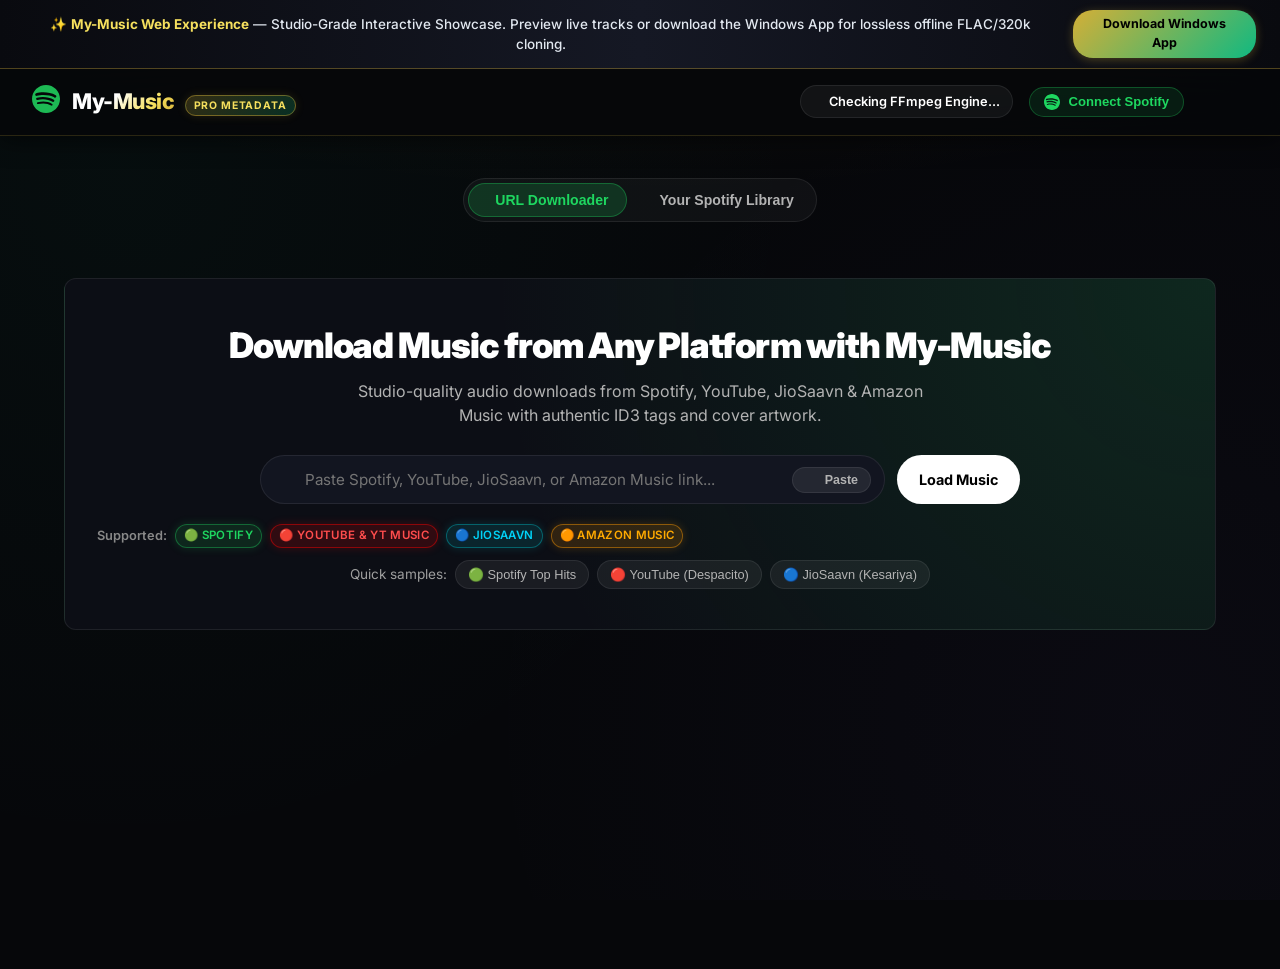
==== commit d901451c: "feat(ui): regal obsidian & gold aesthetic, crown emerald accents, and active preview highlights" ====
--- a/docs/index.html
+++ b/docs/index.html
@@ -4,8 +4,18 @@
   <meta charset="UTF-8">
   <meta name="viewport" content="width=device-width, initial-scale=1.0">
   <title>My-Music — Studio-Grade Music & Playlist Downloader</title>
-  <link rel="icon" type="image/jpeg" href="logo.jpg">
-  <link rel="stylesheet" href="style.css">
+  <!-- Open Graph / Meta for Social Previews (Reddit, Twitter, Discord) -->
+  <meta property="og:type" content="website">
+  <meta property="og:title" content="My-Music — Free Lossless Music & Playlist Downloader">
+  <meta property="og:description" content="Download Spotify, YouTube, JioSaavn, and Amazon Music tracks in Lossless FLAC or 320kbps MP3 with full ID3 tags, cover art, and smart .m3u8 playlists. Zero API keys required.">
+  <meta property="og:image" content="https://raw.githubusercontent.com/sudo-shakuni/my-music/main/assets/hero_banner.jpg">
+  <meta property="og:url" content="https://sudo-shakuni.github.io/my-music/">
+  <meta name="twitter:card" content="summary_large_image">
+  <meta name="twitter:title" content="My-Music — Studio-Grade Music & Playlist Downloader">
+  <meta name="twitter:description" content="Free open-source desktop music downloader. FLAC / MP3 320k, ID3 tags, and zero API keys.">
+  <meta name="twitter:image" content="https://raw.githubusercontent.com/sudo-shakuni/my-music/main/assets/hero_banner.jpg">
+  <link rel="icon" type="image/jpeg" href="logo.jpg?v=1.1.0">
+  <link rel="stylesheet" href="style.css?v=1.1.0">
   <link rel="preconnect" href="https://fonts.googleapis.com">
   <link rel="preconnect" href="https://fonts.gstatic.com" crossorigin>
   <link href="https://fonts.googleapis.com/css2?family=Inter:wght@400;500;600;700;800&display=swap" rel="stylesheet">
@@ -13,6 +23,12 @@
   <script src="https://unpkg.com/lucide@0.460.0" defer></script>
 </head>
 <body>
+
+  <!-- Live Demo Banner for GitHub Pages -->
+  <div id="demo-banner" style="background: linear-gradient(90deg, #090a0f 0%, #151824 50%, #090a0f 100%); border-bottom: 1px solid rgba(212, 175, 55, 0.35); color: #e2e8f0; padding: 10px 24px; font-weight: 500; font-size: 13.5px; text-align: center; display: flex; align-items: center; justify-content: center; gap: 16px; z-index: 9999; position: relative;">
+    <span>✨ <strong style="color: #f6e05e;">My-Music Web Experience</strong> — Studio-Grade Interactive Showcase. Preview live tracks or download the Windows App for lossless offline FLAC/320k cloning.</span>
+    <a href="https://github.com/sudo-shakuni/my-music/releases/latest" target="_blank" style="background: linear-gradient(135deg, #d4af37, #10b981); color: #000; text-decoration: none; padding: 5px 16px; border-radius: 20px; font-size: 12.5px; font-weight: 700; box-shadow: 0 2px 10px rgba(212, 175, 55, 0.3); transition: opacity 0.2s;">Download Windows App</a>
+  </div>
   <div class="app-container">
     
     <!-- Top Navigation Bar -->
@@ -155,7 +171,7 @@
             </div>
             <div class="library-search-box">
               <i data-lucide="search" class="lib-search-icon"></i>
-              <input type="text" id="library-filter-input" placeholder="Filter your playlists..." />
+              <input type="text" id="library-filter-input" aria-label="Filter your playlists" placeholder="Filter your playlists..." />
             </div>
           </div>
 
@@ -171,15 +187,15 @@
         <!-- Auto-Detected Clipboard Banner -->
         <div id="clipboard-banner" class="clipboard-banner card hidden">
           <div class="clipboard-banner-left">
-            <i data-lucide="sparkles" class="clipboard-icon"></i>
+            <span id="clipboard-platform-badge" class="platform-badge platform-badge-sm platform-badge-spotify">🟢 Spotify</span>
             <div class="clipboard-banner-text-col">
-              <span class="clipboard-title">Spotify link detected in clipboard</span>
+              <span class="clipboard-title">Music link detected in clipboard</span>
               <span id="clipboard-url-preview" class="clipboard-url"></span>
             </div>
           </div>
           <div class="clipboard-banner-actions">
             <button type="button" id="btn-clipboard-load" class="btn btn-primary btn-sm">
-              <i data-lucide="arrow-down-circle"></i> Load Playlist
+              <i data-lucide="arrow-down-circle"></i> Load Track / Playlist
             </button>
             <button type="button" id="btn-clipboard-dismiss" class="btn-icon btn-sm" title="Dismiss" aria-label="Dismiss notification">
               <i data-lucide="x"></i>
@@ -202,6 +218,7 @@
                 aria-label="Spotify, YouTube, JioSaavn, or Amazon Music link"
                 required
               />
+              <span id="detected-platform-badge" class="detected-platform-badge platform-badge platform-badge-sm hidden"></span>
               <button type="button" id="btn-paste-clipboard" class="btn-input-action" title="Paste Music URL from Clipboard">
                 <i data-lucide="clipboard"></i> Paste
               </button>
@@ -217,10 +234,10 @@
 
           <div class="supported-platforms-bar" style="display: flex; gap: 8px; flex-wrap: wrap; margin-top: 14px; align-items: center; font-size: 0.8rem; color: #888;">
             <span style="font-weight: 600;">Supported:</span>
-            <span class="platform-chip" style="background: rgba(29, 185, 84, 0.15); color: #1ed760; border: 1px solid rgba(29, 185, 84, 0.3); padding: 3px 10px; border-radius: 12px; font-weight: 500;">🟢 Spotify</span>
-            <span class="platform-chip" style="background: rgba(255, 0, 0, 0.15); color: #ff5555; border: 1px solid rgba(255, 0, 0, 0.3); padding: 3px 10px; border-radius: 12px; font-weight: 500;">🔴 YouTube & YT Music</span>
-            <span class="platform-chip" style="background: rgba(0, 168, 225, 0.15); color: #00b4f0; border: 1px solid rgba(0, 168, 225, 0.3); padding: 3px 10px; border-radius: 12px; font-weight: 500;">🔵 JioSaavn</span>
-            <span class="platform-chip" style="background: rgba(255, 153, 0, 0.15); color: #ffaa00; border: 1px solid rgba(255, 153, 0, 0.3); padding: 3px 10px; border-radius: 12px; font-weight: 500;">🟠 Amazon Music</span>
+            <span class="platform-badge platform-badge-sm platform-badge-spotify">🟢 Spotify</span>
+            <span class="platform-badge platform-badge-sm platform-badge-youtube">🔴 YouTube & YT Music</span>
+            <span class="platform-badge platform-badge-sm platform-badge-jiosaavn">🔵 JioSaavn</span>
+            <span class="platform-badge platform-badge-sm platform-badge-amazon">🟠 Amazon Music</span>
           </div>
 
           <div class="quick-examples" style="margin-top: 12px;">
@@ -308,17 +325,39 @@
 
         <div class="settings-toggles">
           <label class="checkbox-label">
-            <input type="checkbox" id="toggle-m3u8" checked>
+            <input type="checkbox" id="toggle-m3u8" aria-label="Generate smart m3u8 playlist file" checked>
             <span>Create <code>.m3u8</code> playlist file (clones order for media players)</span>
           </label>
           <label class="checkbox-label">
-            <input type="checkbox" id="toggle-artwork" checked>
+            <input type="checkbox" id="toggle-artwork" aria-label="Embed album artwork in audio file" checked>
             <span>Embed full-resolution album artwork into audio files</span>
           </label>
           <label class="checkbox-label">
-            <input type="checkbox" id="toggle-overwrite">
+            <input type="checkbox" id="toggle-overwrite" aria-label="Overwrite already downloaded files">
             <span>Overwrite already downloaded files</span>
           </label>
+        </div>
+        <!-- Spotify Developer API Credentials (Optional - Bypasses Rate Limits) -->
+        <div class="settings-credentials-section" style="margin-top: 18px; padding-top: 16px; border-top: 1px solid rgba(255, 255, 255, 0.08);">
+          <div style="display: flex; align-items: center; justify-content: space-between; margin-bottom: 8px;">
+            <label style="font-weight: 600; font-size: 0.92rem; color: #fff; display: flex; align-items: center; gap: 6px;">
+              <i data-lucide="key" style="width: 16px; height: 16px; color: #1db954;"></i> Custom Spotify Developer Credentials
+            </label>
+            <span style="font-size: 0.75rem; color: #1db954; background: rgba(29, 185, 84, 0.12); padding: 2px 8px; border-radius: 12px; font-weight: 600;">Optional</span>
+          </div>
+          <p style="font-size: 0.8rem; color: #94a3b8; margin: 0 0 10px; line-height: 1.4;">
+            <strong>No login required for public playlists:</strong> Simply paste any playlist link into the search bar above. If you want your own isolated API quota for loading your personal private library without public rate limits, provide your Spotify Developer credentials below:
+          </p>
+          <div style="display: grid; grid-template-columns: 1fr 1fr auto; gap: 8px; align-items: center;">
+            <input type="text" id="setting-spotify-client-id" aria-label="Spotify Client ID" placeholder="Spotify Client ID" autocomplete="off" style="font-size: 0.85rem;" />
+            <input type="password" id="setting-spotify-client-secret" aria-label="Spotify Client Secret" placeholder="Spotify Client Secret" autocomplete="off" style="font-size: 0.85rem;" />
+            <button type="button" id="btn-save-spotify-creds" class="btn btn-secondary btn-sm" style="white-space: nowrap;">
+              <i data-lucide="check"></i> Save Keys
+            </button>
+          </div>
+          <small style="display: block; margin-top: 6px; color: #64748b; font-size: 0.76rem;">
+            Get free keys from <a href="https://developer.spotify.com/dashboard" target="_blank" style="color: #1db954; text-decoration: underline;">developer.spotify.com/dashboard</a>. Redirect URI: <code>http://127.0.0.1:9900/</code>
+          </small>
         </div>
       </section>
 
@@ -355,7 +394,10 @@
           </div>
           
           <div class="playlist-info">
-            <span id="pl-type" class="pl-type-badge">PLAYLIST</span>
+            <div class="playlist-badges-row">
+              <span id="pl-platform-badge" class="platform-badge platform-badge-sm platform-badge-spotify">🟢 Spotify</span>
+              <span id="pl-type" class="pl-type-badge">PLAYLIST</span>
+            </div>
             <h2 id="pl-title" class="pl-title">Playlist Title</h2>
             <p id="pl-desc" class="pl-desc">Curator description</p>
             
@@ -658,7 +700,7 @@
                 Paste the copied token here:
               </label>
               <div class="manual-token-input-row">
-                <input type="password" id="input-manual-token" placeholder="Paste token here (starts with BQC... or BQA...)" autocomplete="off" />
+                <input type="password" id="input-manual-token" aria-label="Manual Spotify access token" placeholder="Paste token here (starts with BQC... or BQA...)" autocomplete="off" />
                 <button type="button" id="btn-submit-manual-token" class="btn btn-success">
                   Connect
                 </button>
@@ -713,8 +755,8 @@
               </div>
             </div>
             <div style="display: flex; flex-direction: column; gap: 8px; margin-top: 12px;">
-              <input type="text" id="input-custom-client-id" placeholder="Client ID (32 characters)" autocomplete="off" />
-              <input type="password" id="input-custom-client-secret" placeholder="Client Secret (32 characters)" autocomplete="off" />
+              <input type="text" id="input-custom-client-id" aria-label="Custom Spotify Client ID" placeholder="Client ID (32 characters)" autocomplete="off" />
+              <input type="password" id="input-custom-client-secret" aria-label="Custom Spotify Client Secret" placeholder="Client Secret (32 characters)" autocomplete="off" />
               <button type="button" id="btn-custom-client-login" class="btn btn-spotify btn-block">
                 <span>Connect with My Custom App</span>
               </button>
@@ -757,7 +799,7 @@
             <div class="qr-link-info">
               <span class="qr-instructions">Scan with your Phone Camera on the same Wi-Fi:</span>
               <div class="qr-url-row">
-                <input type="text" id="mobile-transfer-url" readonly class="qr-url-input" />
+                <input type="text" id="mobile-transfer-url" aria-label="Mobile transfer direct URL" readonly class="qr-url-input" />
                 <button type="button" id="btn-copy-mobile-url" class="btn btn-secondary btn-sm" title="Copy URL">
                   <i data-lucide="copy"></i> Copy
                 </button>
@@ -791,6 +833,6 @@
 
   </div>
 
-  <script src="app.js"></script>
+  <script src="app.js?v=1.1.0"></script>
 </body>
 </html>
--- a/docs/style.css
+++ b/docs/style.css
@@ -1,13 +1,29 @@
 /* ==========================================================================
-   Spotify Playlist Cloner & Downloader - Dark UI Styling
+   My-Music - Studio-Grade Music Downloader - Dark UI Styling
    ========================================================================== */
 
 :root {
-  --bg-base: #121212;
-  --bg-surface: #181818;
-  --bg-surface-elevated: #242424;
-  --bg-card-hover: #2a2a2a;
+  --bg-base: #06070a;
+  --bg-surface: #0c0e15;
+  --bg-surface-elevated: #121520;
+  --bg-card-hover: #181d2c;
   --border-color: rgba(255, 255, 255, 0.08);
+  --border-regal: rgba(212, 175, 55, 0.18);
+  --border-regal-glow: rgba(212, 175, 55, 0.35);
+
+  --gold-imperial: #d4af37;
+  --gold-bright: #f59e0b;
+  --gold-light: #fbbf24;
+  --gold-glow: rgba(212, 175, 55, 0.28);
+
+  --spotify-green: #10b981;
+  --spotify-green-hover: #059669;
+  --spotify-green-glow: rgba(16, 185, 129, 0.35);
+
+  --text-primary: #ffffff;
+  --text-secondary: #cbd5e1;
+  --text-muted: #94a3b8;
+  --text-gold: #f6e05e;
 
   --spotify-green: #1db954;
   --spotify-green-hover: #1ed760;
@@ -40,6 +56,11 @@
 
 body {
   background-color: var(--bg-base);
+  background-image:
+    radial-gradient(ellipse 90% 45% at 50% -10%, rgba(212, 175, 55, 0.07), transparent 70%),
+    radial-gradient(circle at 10% 20%, rgba(16, 185, 129, 0.04), transparent 50%),
+    radial-gradient(circle at 90% 80%, rgba(128, 90, 213, 0.04), transparent 50%);
+  background-attachment: fixed;
   color: var(--text-primary);
   font-family: var(--font-main);
   line-height: 1.5;
@@ -63,12 +84,14 @@
   justify-content: space-between;
   align-items: center;
   padding: 16px 32px;
-  background-color: rgba(18, 18, 18, 0.95);
-  backdrop-filter: blur(12px);
-  border-bottom: 1px solid var(--border-color);
+  background-color: rgba(6, 7, 10, 0.88);
+  backdrop-filter: blur(20px);
+  -webkit-backdrop-filter: blur(20px);
+  border-bottom: 1px solid var(--border-regal);
   position: sticky;
   top: 0;
   z-index: 100;
+  box-shadow: 0 4px 25px rgba(0, 0, 0, 0.55);
 }
 
 .brand {
@@ -78,20 +101,25 @@
 }
 
 .brand-title {
-  font-size: 1.25rem;
-  font-weight: 700;
+  font-size: 1.35rem;
+  font-weight: 800;
   letter-spacing: -0.02em;
+  background: linear-gradient(135deg, #ffffff 40%, #f6e05e 75%, #d4af37 100%);
+  -webkit-background-clip: text;
+  -webkit-text-fill-color: transparent;
 }
 
 .brand-badge {
   font-size: 0.65rem;
-  font-weight: 800;
-  background: linear-gradient(135deg, #1db954, #1ed760);
-  color: #000;
-  padding: 2px 6px;
-  border-radius: 4px;
+  font-weight: 700;
+  letter-spacing: 0.08em;
+  background: linear-gradient(135deg, rgba(212, 175, 55, 0.22), rgba(16, 185, 129, 0.22));
+  color: #f6e05e;
+  border: 1px solid rgba(212, 175, 55, 0.45);
+  padding: 3px 8px;
+  border-radius: var(--radius-pill);
+  box-shadow: 0 0 10px rgba(212, 175, 55, 0.15);
   margin-left: 6px;
-  letter-spacing: 0.05em;
 }
 
 .nav-status {
@@ -154,9 +182,18 @@
 }
 
 .btn-success {
-  background-color: var(--spotify-green);
-  color: #000000;
-  box-shadow: 0 4px 14px var(--spotify-green-glow);
+  background: linear-gradient(135deg, #10b981 0%, #047857 50%, #d4af37 100%);
+  color: #ffffff;
+  font-weight: 700;
+  border: 1px solid rgba(212, 175, 55, 0.4);
+  box-shadow: 0 4px 18px rgba(16, 185, 129, 0.35), 0 0 15px rgba(212, 175, 55, 0.25);
+  transition: all 0.25s ease;
+}
+
+.btn-success:hover {
+  background: linear-gradient(135deg, #10b981 10%, #d4af37 90%);
+  box-shadow: 0 6px 24px rgba(16, 185, 129, 0.5), 0 0 22px rgba(212, 175, 55, 0.4);
+  transform: translateY(-1px);
 }
 .btn-success:hover {
   background-color: var(--spotify-green-hover);
@@ -254,10 +291,13 @@
 }
 
 .card {
-  background-color: var(--bg-surface);
-  border: 1px solid var(--border-color);
+  background-color: rgba(12, 14, 21, 0.88);
+  backdrop-filter: blur(18px);
+  -webkit-backdrop-filter: blur(18px);
+  border: 1px solid var(--border-regal);
   border-radius: var(--radius-lg);
   padding: 24px;
+  box-shadow: 0 16px 40px -12px rgba(0, 0, 0, 0.75), 0 0 25px -5px rgba(212, 175, 55, 0.05);
 }
 
 /* ==========================================================================
@@ -794,6 +834,12 @@
   border: 1px solid rgba(49, 130, 206, 0.4);
 }
 
+.badge-status.converting {
+  background-color: rgba(237, 137, 54, 0.2);
+  color: #f6ad55;
+  border: 1px solid rgba(237, 137, 54, 0.4);
+}
+
 .badge-status.tagging {
   background-color: rgba(128, 90, 213, 0.2);
   color: #b794f4;
@@ -894,9 +940,10 @@
 
 .progress-fill {
   height: 100%;
-  background: linear-gradient(90deg, #1db954, #1ed760);
-  border-radius: 3px;
-  transition: width 0.3s ease;
+  background: linear-gradient(90deg, #10b981 0%, #34d399 35%, #d4af37 75%, #fbbf24 100%);
+  border-radius: var(--radius-pill);
+  box-shadow: 0 0 14px rgba(212, 175, 55, 0.45);
+  transition: width 0.25s ease;
 }
 
 .bar-right {
@@ -1187,9 +1234,10 @@
 
 .equalizer-bars span {
   width: 3px;
-  background: var(--spotify-green);
+  background: linear-gradient(180deg, #f6e05e, #10b981);
   border-radius: 1px;
   animation: bounceBar 1.2s infinite ease-in-out alternate;
+  box-shadow: 0 0 8px rgba(212, 175, 55, 0.4);
 }
 
 .equalizer-bars span:nth-child(1) { height: 60%; animation-delay: 0.1s; }
@@ -3247,3 +3295,125 @@
   background: #1ed760 !important;
 }
 
+
+
+/* ==========================================================================
+   Platform Badges & Indicators (Spotify, YouTube, JioSaavn, Amazon Music)
+   ========================================================================== */
+.platform-badge {
+  display: inline-flex;
+  align-items: center;
+  gap: 5px;
+  padding: 4px 10px;
+  border-radius: 9999px;
+  font-size: 0.76rem;
+  font-weight: 700;
+  letter-spacing: 0.03em;
+  text-transform: uppercase;
+  transition: all 0.2s ease;
+  user-select: none;
+  white-space: nowrap;
+}
+
+.platform-badge-sm {
+  padding: 2px 8px;
+  font-size: 0.72rem;
+  font-weight: 600;
+}
+
+.platform-badge-xs {
+  padding: 2px 6px;
+  font-size: 0.65rem;
+  font-weight: 700;
+  border-radius: 4px;
+}
+
+.platform-badge-md {
+  padding: 5px 12px;
+  font-size: 0.82rem;
+}
+
+/* Spotify: Vibrant Green */
+.platform-badge-spotify, .badge-spotify {
+  background: rgba(29, 185, 84, 0.15) !important;
+  color: #1ed760 !important;
+  border: 1px solid rgba(29, 185, 84, 0.45) !important;
+  box-shadow: 0 0 10px rgba(29, 185, 84, 0.2);
+}
+
+/* YouTube & YouTube Music: Vivid Red */
+.platform-badge-youtube, .platform-badge-youtube_music, .badge-youtube, .badge-youtube_music {
+  background: rgba(255, 0, 0, 0.15) !important;
+  color: #ff4d4d !important;
+  border: 1px solid rgba(255, 0, 0, 0.45) !important;
+  box-shadow: 0 0 10px rgba(255, 0, 0, 0.2);
+}
+
+/* JioSaavn: Electric Cyan */
+.platform-badge-jiosaavn, .badge-jiosaavn {
+  background: rgba(0, 176, 185, 0.15) !important;
+  color: #00d2f7 !important;
+  border: 1px solid rgba(0, 176, 185, 0.45) !important;
+  box-shadow: 0 0 10px rgba(0, 176, 185, 0.2);
+}
+
+/* Amazon Music: Warm Amber / Gold */
+.platform-badge-amazon, .badge-amazon {
+  background: rgba(255, 153, 0, 0.15) !important;
+  color: #ffaa00 !important;
+  border: 1px solid rgba(255, 153, 0, 0.45) !important;
+  box-shadow: 0 0 10px rgba(255, 153, 0, 0.2);
+}
+
+/* Default / Generic Platform */
+.platform-badge-generic {
+  background: rgba(255, 255, 255, 0.1) !important;
+  color: #e0e0e0 !important;
+  border: 1px solid rgba(255, 255, 255, 0.2) !important;
+}
+
+/* Clipboard Banner Theme Variants */
+.clipboard-banner.theme-spotify {
+  background: linear-gradient(135deg, rgba(29, 185, 84, 0.18), rgba(24, 24, 24, 0.96));
+  border-color: rgba(29, 185, 84, 0.5);
+  box-shadow: 0 4px 24px rgba(29, 185, 84, 0.25);
+}
+
+.clipboard-banner.theme-youtube {
+  background: linear-gradient(135deg, rgba(255, 0, 0, 0.18), rgba(24, 24, 24, 0.96));
+  border-color: rgba(255, 0, 0, 0.5);
+  box-shadow: 0 4px 24px rgba(255, 0, 0, 0.25);
+}
+
+.clipboard-banner.theme-jiosaavn {
+  background: linear-gradient(135deg, rgba(0, 176, 185, 0.18), rgba(24, 24, 24, 0.96));
+  border-color: rgba(0, 176, 185, 0.5);
+  box-shadow: 0 4px 24px rgba(0, 176, 185, 0.25);
+}
+
+.clipboard-banner.theme-amazon {
+  background: linear-gradient(135deg, rgba(255, 153, 0, 0.18), rgba(24, 24, 24, 0.96));
+  border-color: rgba(255, 153, 0, 0.5);
+  box-shadow: 0 4px 24px rgba(255, 153, 0, 0.25);
+}
+
+/* Input badge inside search bar */
+.detected-platform-badge {
+  display: inline-flex;
+  align-items: center;
+  gap: 4px;
+  margin-right: 6px;
+  animation: fadeIn 0.2s ease;
+}
+
+.playlist-badges-row {
+  display: flex;
+  align-items: center;
+  gap: 8px;
+  margin-bottom: 8px;
+}
+
+.track-source-pill {
+  margin-left: 6px;
+  vertical-align: middle;
+}
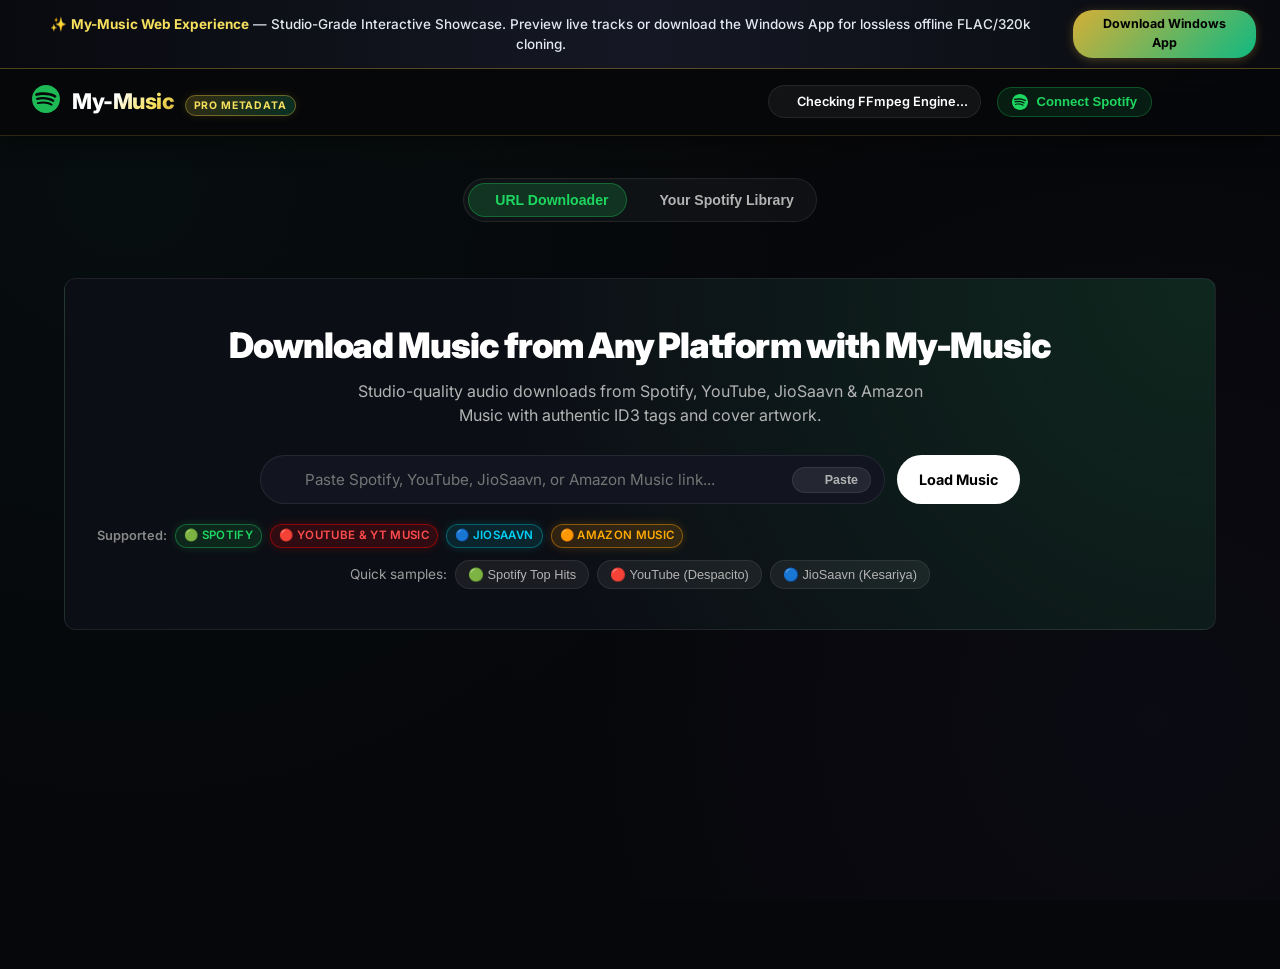
==== commit a6b0d160: "feat(ux): interactive column sorting, keyboard shortcuts legend modal, and mute hotkey" ====
--- a/docs/index.html
+++ b/docs/index.html
@@ -67,6 +67,9 @@
         <button id="btn-mobile-transfer" class="btn-icon" title="Transfer to Mobile via QR" aria-label="Transfer to Mobile">
           <i data-lucide="smartphone"></i>
         </button>
+        <button id="btn-shortcuts-toggle" class="btn-icon" title="Keyboard Shortcuts (?)" aria-label="Keyboard Shortcuts">
+          <i data-lucide="keyboard"></i>
+        </button>
         <button id="btn-settings-toggle" class="btn-icon" title="Preferences" aria-label="Preferences">
           <i data-lucide="settings"></i>
         </button>
@@ -480,9 +483,15 @@
               <input type="checkbox" id="check-all" checked title="Toggle all" aria-label="Select or deselect all tracks" />
             </div>
             <div class="col-num">#</div>
-            <div class="col-title">Title & Artist</div>
-            <div class="col-album">Album</div>
-            <div class="col-dur"><i data-lucide="clock"></i></div>
+            <div class="col-title sortable" id="th-sort-title" title="Click to sort by Title">
+              Title & Artist <i data-lucide="arrow-up-down" class="sort-icon"></i>
+            </div>
+            <div class="col-album sortable" id="th-sort-album" title="Click to sort by Album">
+              Album <i data-lucide="arrow-up-down" class="sort-icon"></i>
+            </div>
+            <div class="col-dur sortable" id="th-sort-dur" title="Click to sort by Duration">
+              <i data-lucide="clock"></i> <i data-lucide="arrow-up-down" class="sort-icon"></i>
+            </div>
             <div class="col-actions">Get</div>
             <div class="col-status">Status</div>
           </div>
@@ -825,6 +834,45 @@
       </div>
     </div>
 
+    <!-- Keyboard Shortcuts Modal -->
+    <div id="shortcuts-modal" class="modal-overlay hidden" role="dialog" aria-modal="true" aria-labelledby="shortcuts-modal-title">
+      <div class="modal-card shortcuts-modal-card card">
+        <div class="modal-header">
+          <div class="auth-modal-title-row">
+            <i data-lucide="keyboard" style="width: 22px; height: 22px; color: var(--gold-imperial);"></i>
+            <h2 id="shortcuts-modal-title" class="modal-title" style="font-size: 1.15rem;">Keyboard Shortcuts</h2>
+          </div>
+          <button type="button" id="btn-close-shortcuts-modal" class="btn-icon" title="Close" aria-label="Close modal"><i data-lucide="x"></i></button>
+        </div>
+        <div class="shortcuts-list">
+          <div class="shortcut-row">
+            <span class="shortcut-desc">Focus URL search / song filter</span>
+            <div class="shortcut-keys"><kbd>/</kbd></div>
+          </div>
+          <div class="shortcut-row">
+            <span class="shortcut-desc">Play / Pause active preview</span>
+            <div class="shortcut-keys"><kbd>Space</kbd></div>
+          </div>
+          <div class="shortcut-row">
+            <span class="shortcut-desc">Select / Deselect all tracks</span>
+            <div class="shortcut-keys"><kbd>Ctrl</kbd> + <kbd>A</kbd></div>
+          </div>
+          <div class="shortcut-row">
+            <span class="shortcut-desc">Toggle Mute</span>
+            <div class="shortcut-keys"><kbd>M</kbd></div>
+          </div>
+          <div class="shortcut-row">
+            <span class="shortcut-desc">Dismiss open modal / queue</span>
+            <div class="shortcut-keys"><kbd>Esc</kbd></div>
+          </div>
+          <div class="shortcut-row">
+            <span class="shortcut-desc">Toggle keyboard shortcuts legend</span>
+            <div class="shortcut-keys"><kbd>?</kbd></div>
+          </div>
+        </div>
+      </div>
+    </div>
+
     <!-- Toast Notification Container -->
     <div id="toast-container" class="toast-container"></div>
 
--- a/docs/style.css
+++ b/docs/style.css
@@ -3417,3 +3417,94 @@
   margin-left: 6px;
   vertical-align: middle;
 }
+
+/* ==========================================================================
+   Sortable Columns & Keyboard Shortcuts Regal Enhancements
+   ========================================================================== */
+.sortable {
+  cursor: pointer;
+  user-select: none;
+  display: inline-flex;
+  align-items: center;
+  gap: 6px;
+  transition: color 0.18s ease, text-shadow 0.18s ease;
+}
+
+.sortable:hover {
+  color: var(--gold-imperial) !important;
+  text-shadow: 0 0 8px rgba(212, 175, 55, 0.4);
+}
+
+.sort-icon {
+  width: 13px;
+  height: 13px;
+  opacity: 0.5;
+  transition: opacity 0.18s ease, transform 0.18s ease;
+}
+
+.sortable:hover .sort-icon {
+  opacity: 1;
+}
+
+.sortable.active-asc .sort-icon,
+.sortable.active-desc .sort-icon {
+  opacity: 1;
+  color: var(--gold-bright);
+}
+
+.shortcuts-modal-card {
+  max-width: 460px;
+  width: 90%;
+  border: 1px solid var(--border-regal);
+  box-shadow: 0 20px 50px rgba(0, 0, 0, 0.8), 0 0 30px rgba(212, 175, 55, 0.12);
+}
+
+.shortcuts-list {
+  display: flex;
+  flex-direction: column;
+  gap: 10px;
+  margin-top: 16px;
+}
+
+.shortcut-row {
+  display: flex;
+  justify-content: space-between;
+  align-items: center;
+  padding: 10px 14px;
+  background: rgba(255, 255, 255, 0.02);
+  border-radius: var(--radius-md);
+  border: 1px solid rgba(212, 175, 55, 0.1);
+  transition: background 0.15s ease, border-color 0.15s ease;
+}
+
+.shortcut-row:hover {
+  background: rgba(212, 175, 55, 0.04);
+  border-color: rgba(212, 175, 55, 0.25);
+}
+
+.shortcut-desc {
+  font-size: 0.88rem;
+  color: var(--text-secondary);
+  font-weight: 500;
+}
+
+.shortcut-keys {
+  display: flex;
+  align-items: center;
+  gap: 4px;
+}
+
+kbd {
+  display: inline-block;
+  padding: 3px 8px;
+  font-family: inherit;
+  font-size: 0.78rem;
+  font-weight: 700;
+  line-height: 1;
+  color: var(--gold-bright);
+  background: rgba(212, 175, 55, 0.12);
+  border: 1px solid rgba(212, 175, 55, 0.3);
+  border-radius: 6px;
+  box-shadow: 0 2px 0 rgba(0, 0, 0, 0.5);
+  white-space: nowrap;
+}
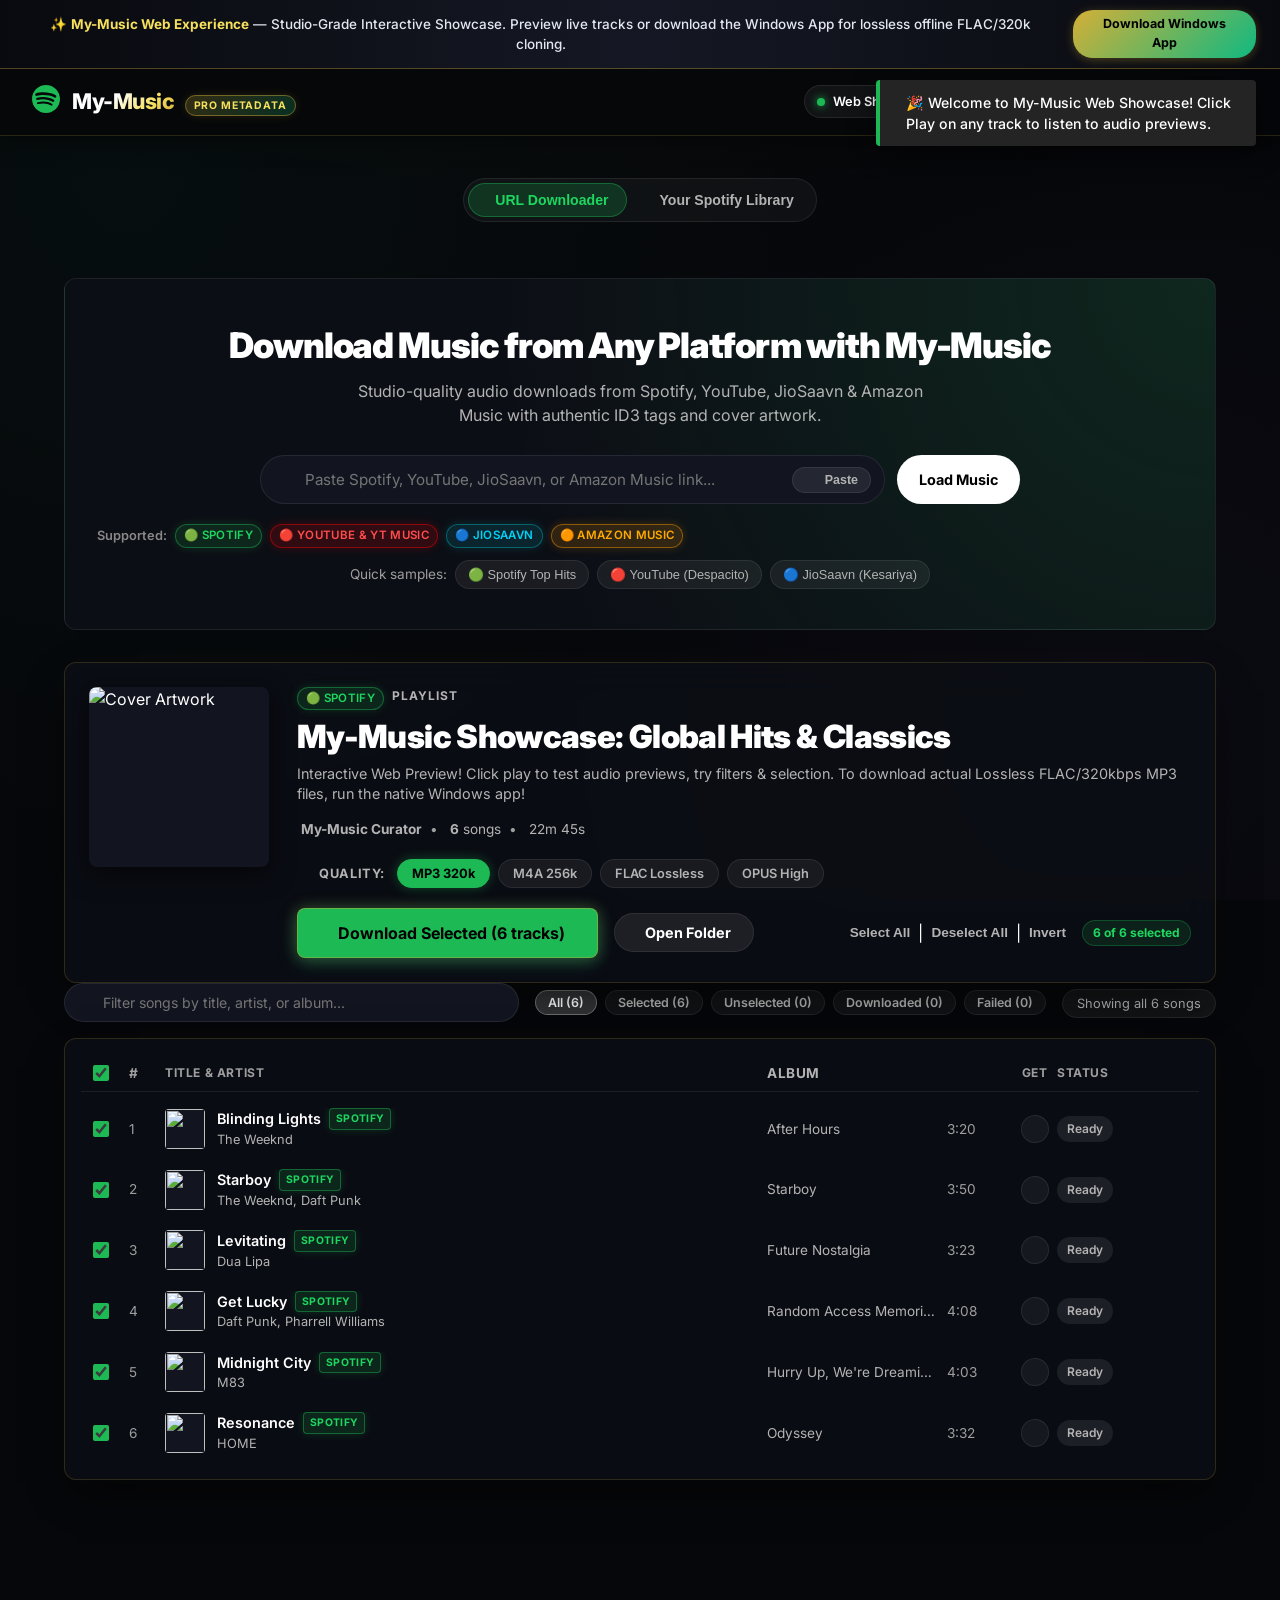
==== commit 7d3cbbe7: "fix(web-showcase): fix playlist loading crash, add safe fallback & instant platform preview loading" ====
--- a/docs/index.html
+++ b/docs/index.html
@@ -14,8 +14,8 @@
   <meta name="twitter:title" content="My-Music — Studio-Grade Music & Playlist Downloader">
   <meta name="twitter:description" content="Free open-source desktop music downloader. FLAC / MP3 320k, ID3 tags, and zero API keys.">
   <meta name="twitter:image" content="https://raw.githubusercontent.com/sudo-shakuni/my-music/main/assets/hero_banner.jpg">
-  <link rel="icon" type="image/jpeg" href="logo.jpg?v=1.1.0">
-  <link rel="stylesheet" href="style.css?v=1.1.0">
+  <link rel="icon" type="image/jpeg" href="logo.jpg?v=1.2.0">
+  <link rel="stylesheet" href="style.css?v=1.2.0">
   <link rel="preconnect" href="https://fonts.googleapis.com">
   <link rel="preconnect" href="https://fonts.gstatic.com" crossorigin>
   <link href="https://fonts.googleapis.com/css2?family=Inter:wght@400;500;600;700;800&display=swap" rel="stylesheet">
@@ -881,6 +881,6 @@
 
   </div>
 
-  <script src="app.js?v=1.1.0"></script>
+  <script src="app.js?v=1.2.0"></script>
 </body>
 </html>
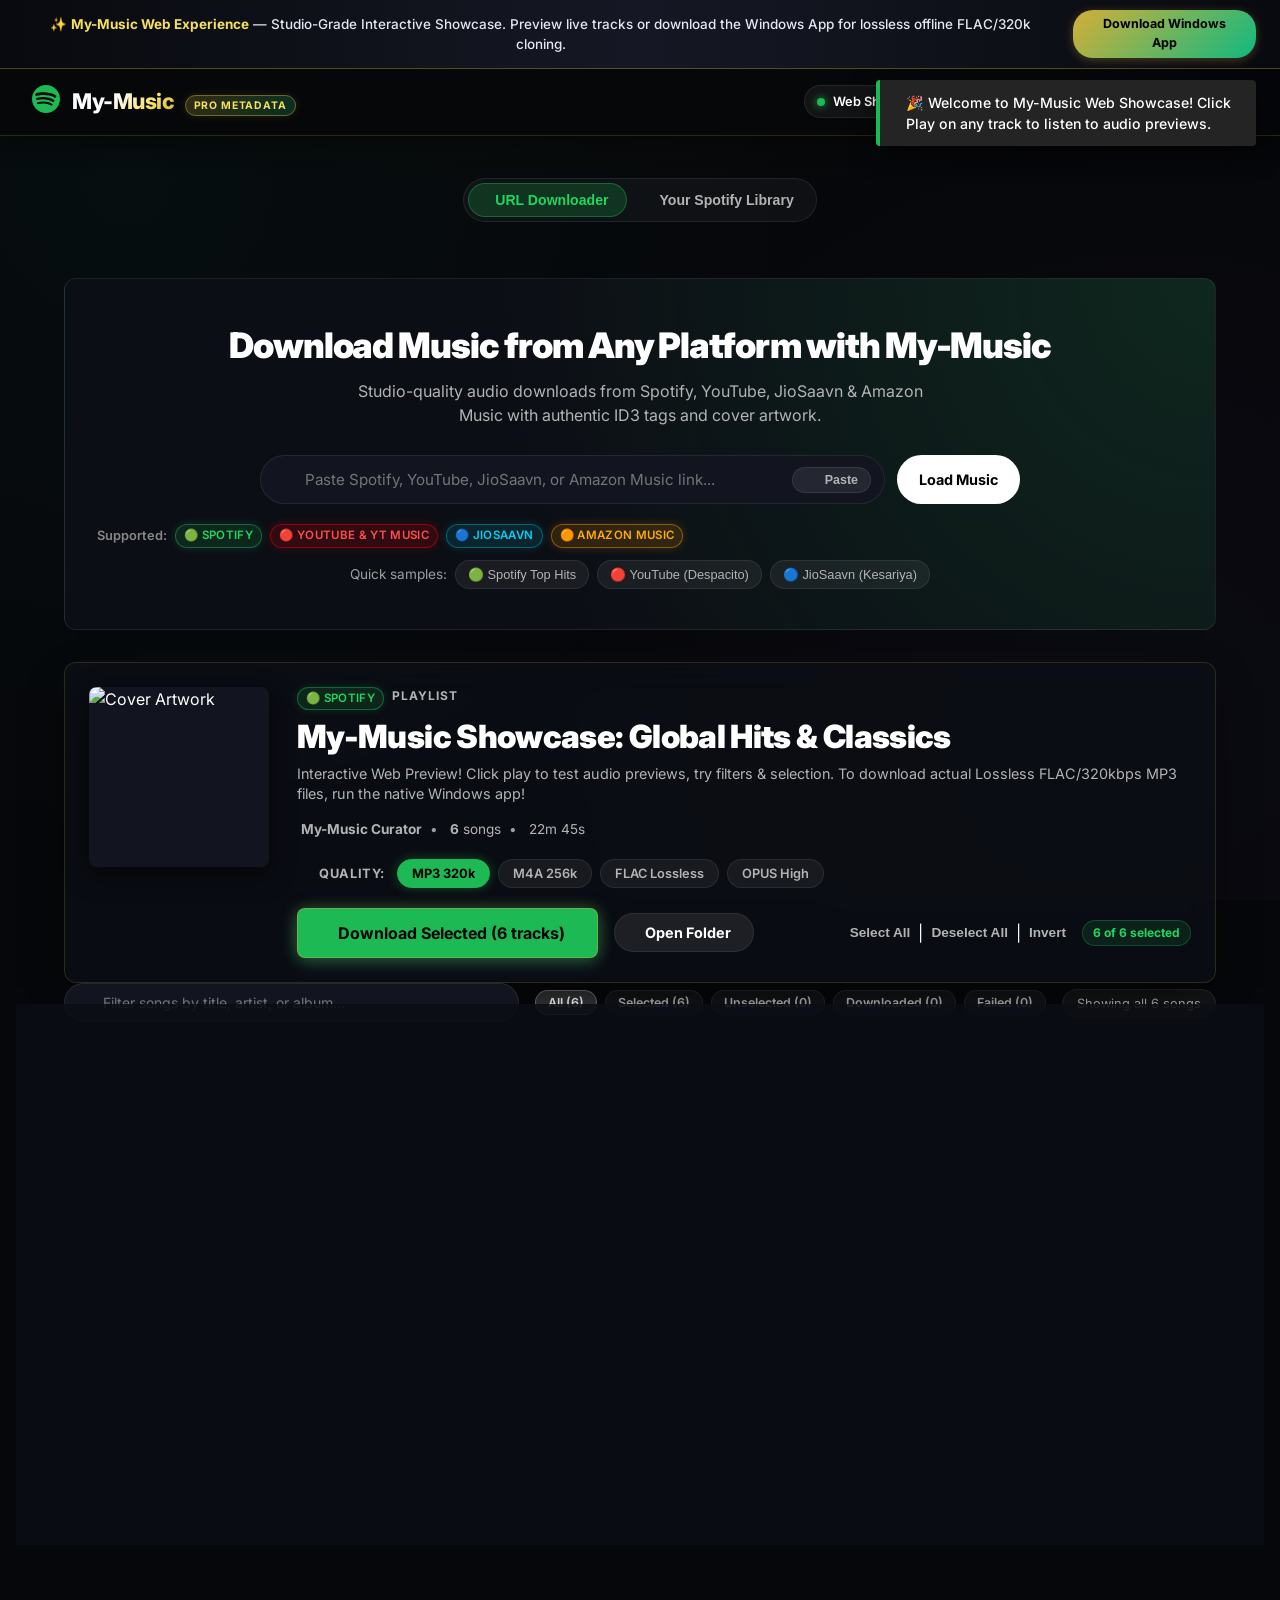
==== commit a392c561: "feat(web-showcase): add dynamic multi-platform link resolvers, real YouTube oEmbed, and direct brows" ====
--- a/docs/index.html
+++ b/docs/index.html
@@ -14,8 +14,8 @@
   <meta name="twitter:title" content="My-Music — Studio-Grade Music & Playlist Downloader">
   <meta name="twitter:description" content="Free open-source desktop music downloader. FLAC / MP3 320k, ID3 tags, and zero API keys.">
   <meta name="twitter:image" content="https://raw.githubusercontent.com/sudo-shakuni/my-music/main/assets/hero_banner.jpg">
-  <link rel="icon" type="image/jpeg" href="logo.jpg?v=1.2.0">
-  <link rel="stylesheet" href="style.css?v=1.2.0">
+  <link rel="icon" type="image/jpeg" href="logo.jpg?v=1.3.0">
+  <link rel="stylesheet" href="style.css?v=1.3.0">
   <link rel="preconnect" href="https://fonts.googleapis.com">
   <link rel="preconnect" href="https://fonts.gstatic.com" crossorigin>
   <link href="https://fonts.googleapis.com/css2?family=Inter:wght@400;500;600;700;800&display=swap" rel="stylesheet">
@@ -881,6 +881,6 @@
 
   </div>
 
-  <script src="app.js?v=1.2.0"></script>
+  <script src="app.js?v=1.3.0"></script>
 </body>
 </html>
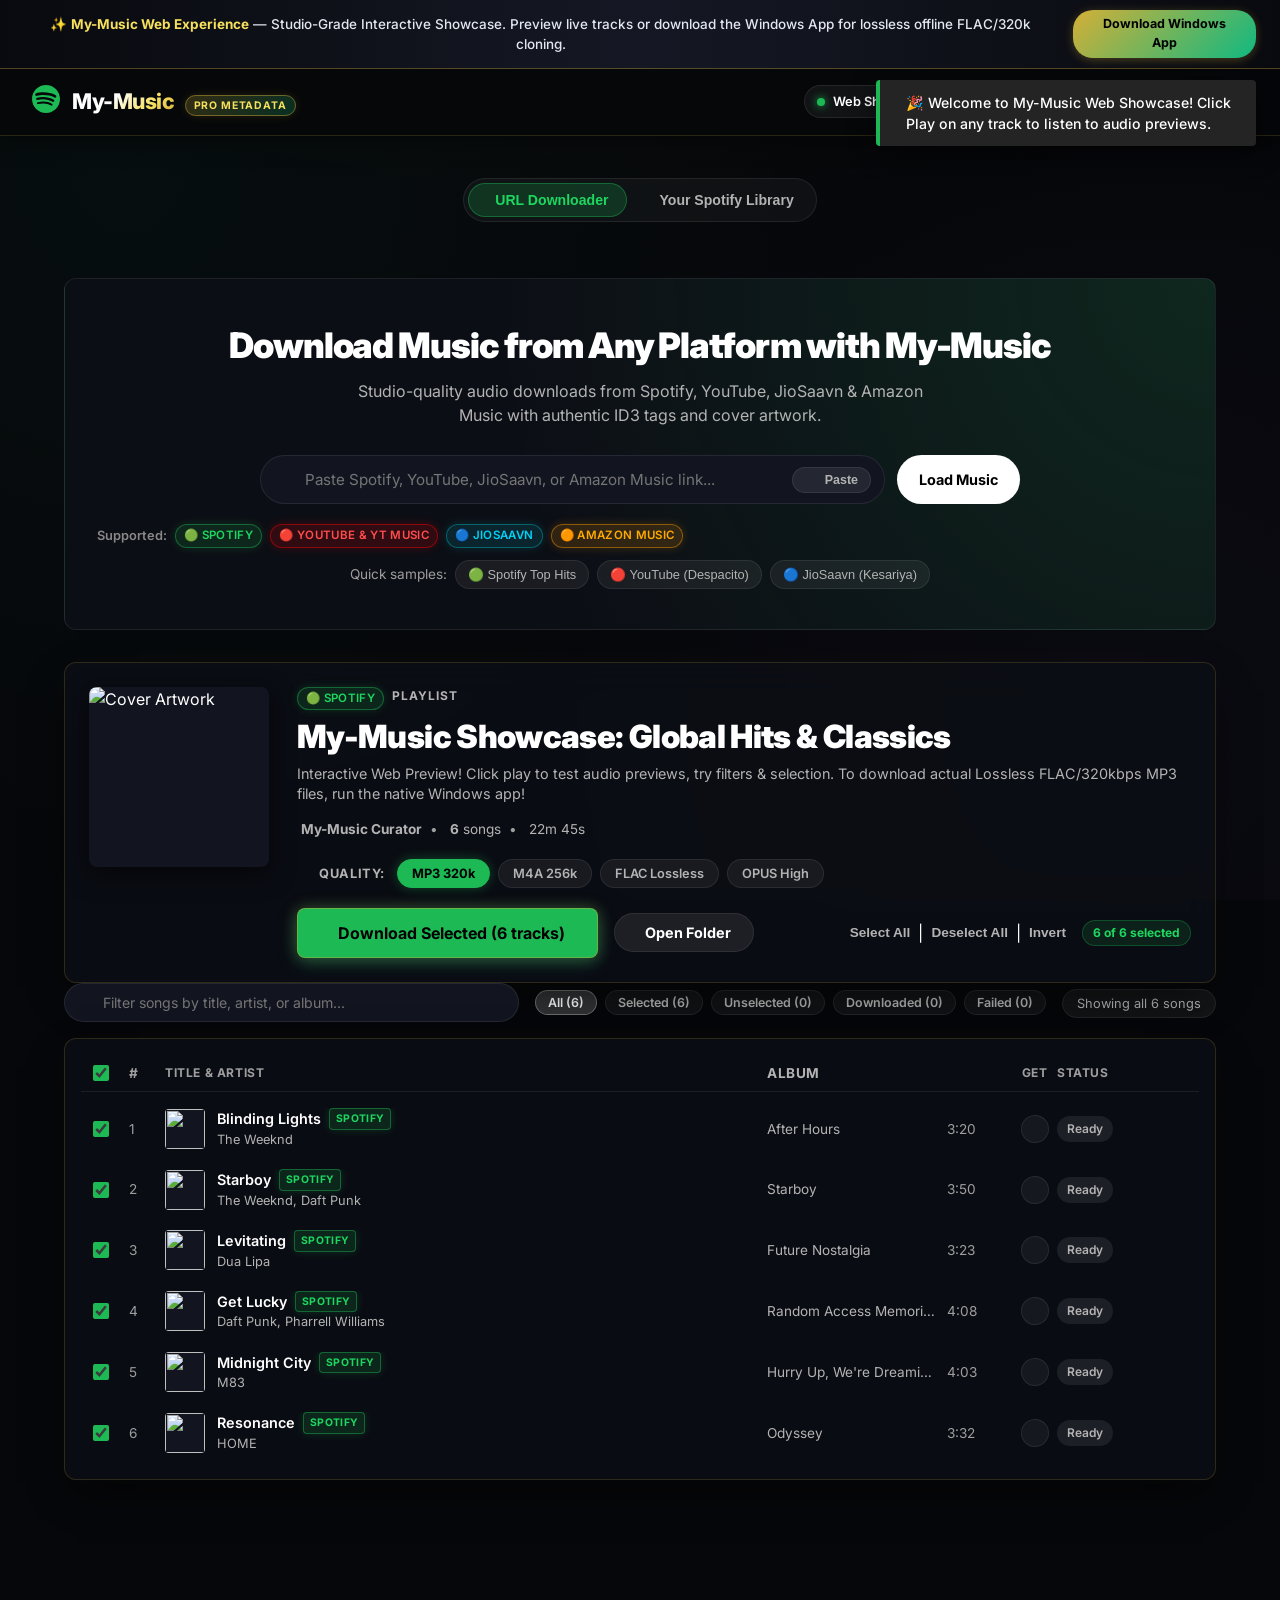
==== commit dd6ee807: "fix(web-showcase): bust browser cache v3.1.0, add Cache-Control meta tags, universal Spotify URL ext" ====
--- a/docs/index.html
+++ b/docs/index.html
@@ -14,8 +14,11 @@
   <meta name="twitter:title" content="My-Music — Studio-Grade Music & Playlist Downloader">
   <meta name="twitter:description" content="Free open-source desktop music downloader. FLAC / MP3 320k, ID3 tags, and zero API keys.">
   <meta name="twitter:image" content="https://raw.githubusercontent.com/sudo-shakuni/my-music/main/assets/hero_banner.jpg">
-  <link rel="icon" type="image/jpeg" href="logo.jpg?v=1.3.0">
-  <link rel="stylesheet" href="style.css?v=1.3.0">
+  <meta http-equiv="Cache-Control" content="no-cache, no-store, must-revalidate" />
+  <meta http-equiv="Pragma" content="no-cache" />
+  <meta http-equiv="Expires" content="0" />
+  <link rel="icon" type="image/jpeg" href="logo.jpg?v=3.1.0">
+  <link rel="stylesheet" href="style.css?v=3.1.0">
   <link rel="preconnect" href="https://fonts.googleapis.com">
   <link rel="preconnect" href="https://fonts.gstatic.com" crossorigin>
   <link href="https://fonts.googleapis.com/css2?family=Inter:wght@400;500;600;700;800&display=swap" rel="stylesheet">
@@ -881,6 +884,6 @@
 
   </div>
 
-  <script src="app.js?v=1.3.0"></script>
+  <script src="app.js?v=3.1.0"></script>
 </body>
 </html>
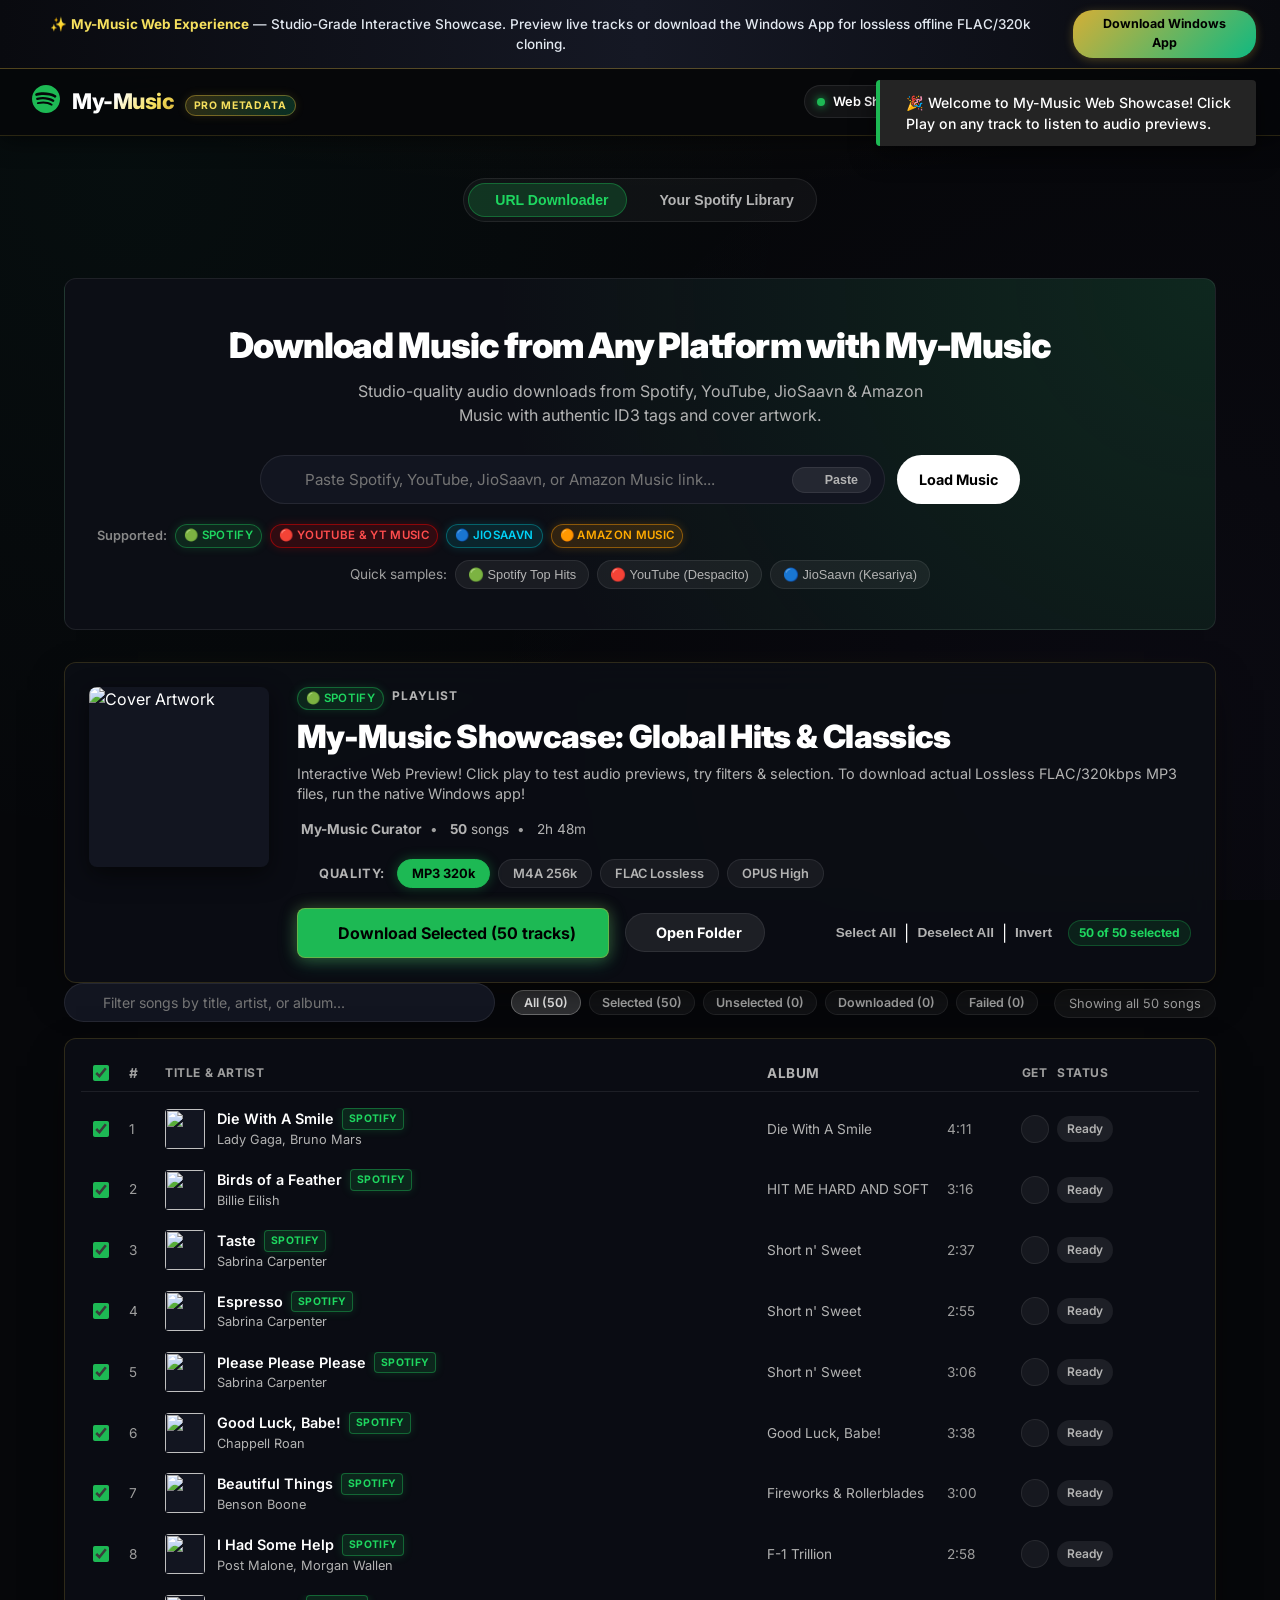
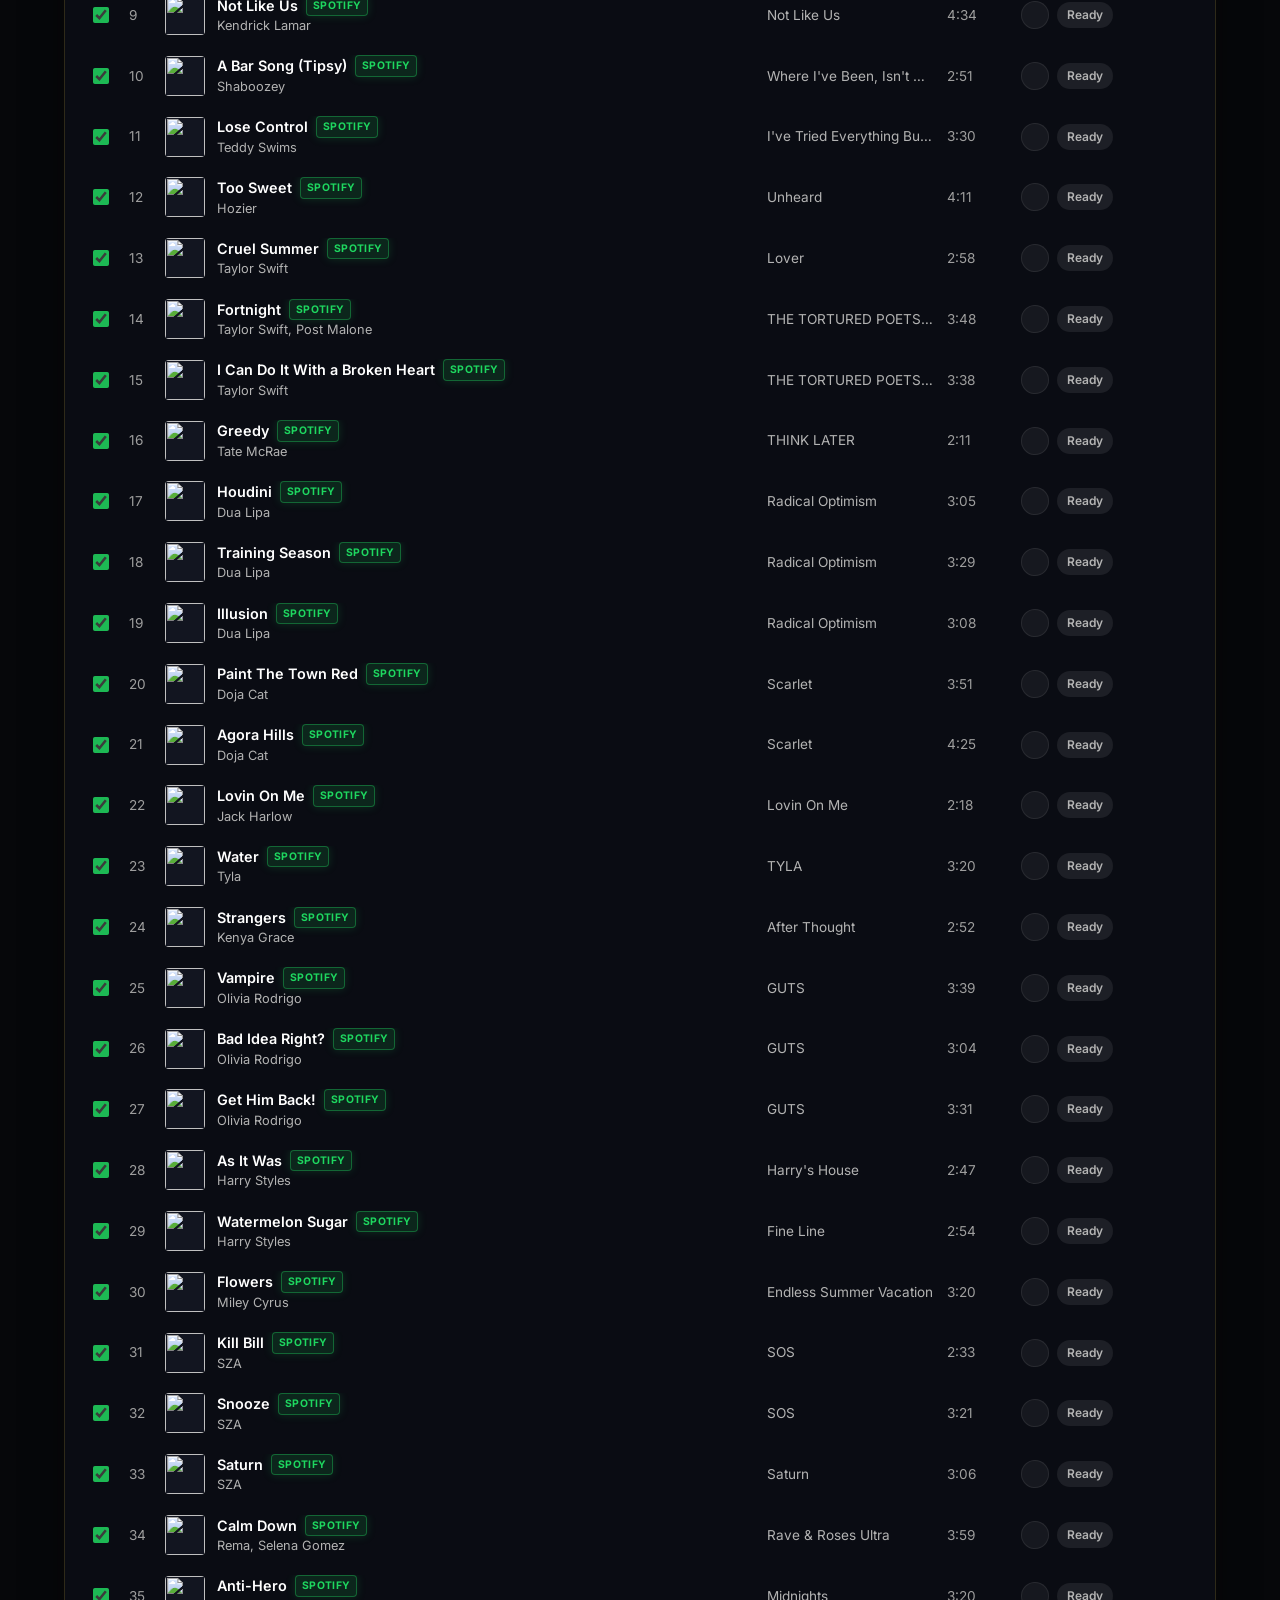
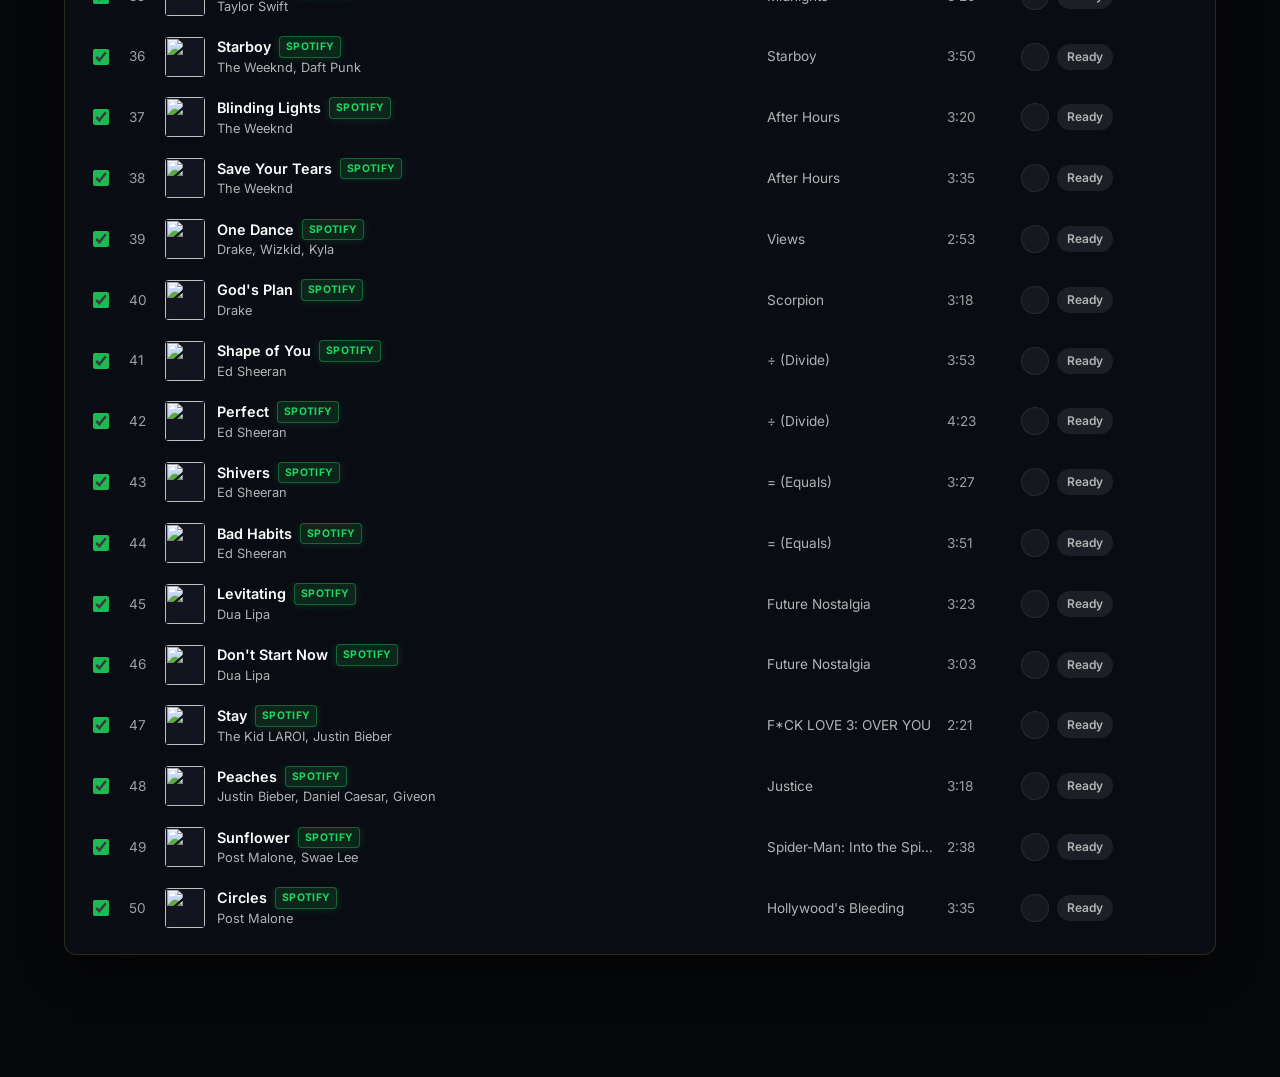
==== commit 3a029d29: "feat(web-showcase): expand playlists to full 50 tracks with authentic metadata, bump cache buster to" ====
--- a/docs/index.html
+++ b/docs/index.html
@@ -17,8 +17,8 @@
   <meta http-equiv="Cache-Control" content="no-cache, no-store, must-revalidate" />
   <meta http-equiv="Pragma" content="no-cache" />
   <meta http-equiv="Expires" content="0" />
-  <link rel="icon" type="image/jpeg" href="logo.jpg?v=3.1.0">
-  <link rel="stylesheet" href="style.css?v=3.1.0">
+  <link rel="icon" type="image/jpeg" href="logo.jpg?v=3.2.0">
+  <link rel="stylesheet" href="style.css?v=3.2.0">
   <link rel="preconnect" href="https://fonts.googleapis.com">
   <link rel="preconnect" href="https://fonts.gstatic.com" crossorigin>
   <link href="https://fonts.googleapis.com/css2?family=Inter:wght@400;500;600;700;800&display=swap" rel="stylesheet">
@@ -884,6 +884,6 @@
 
   </div>
 
-  <script src="app.js?v=3.1.0"></script>
+  <script src="app.js?v=3.2.0"></script>
 </body>
 </html>
